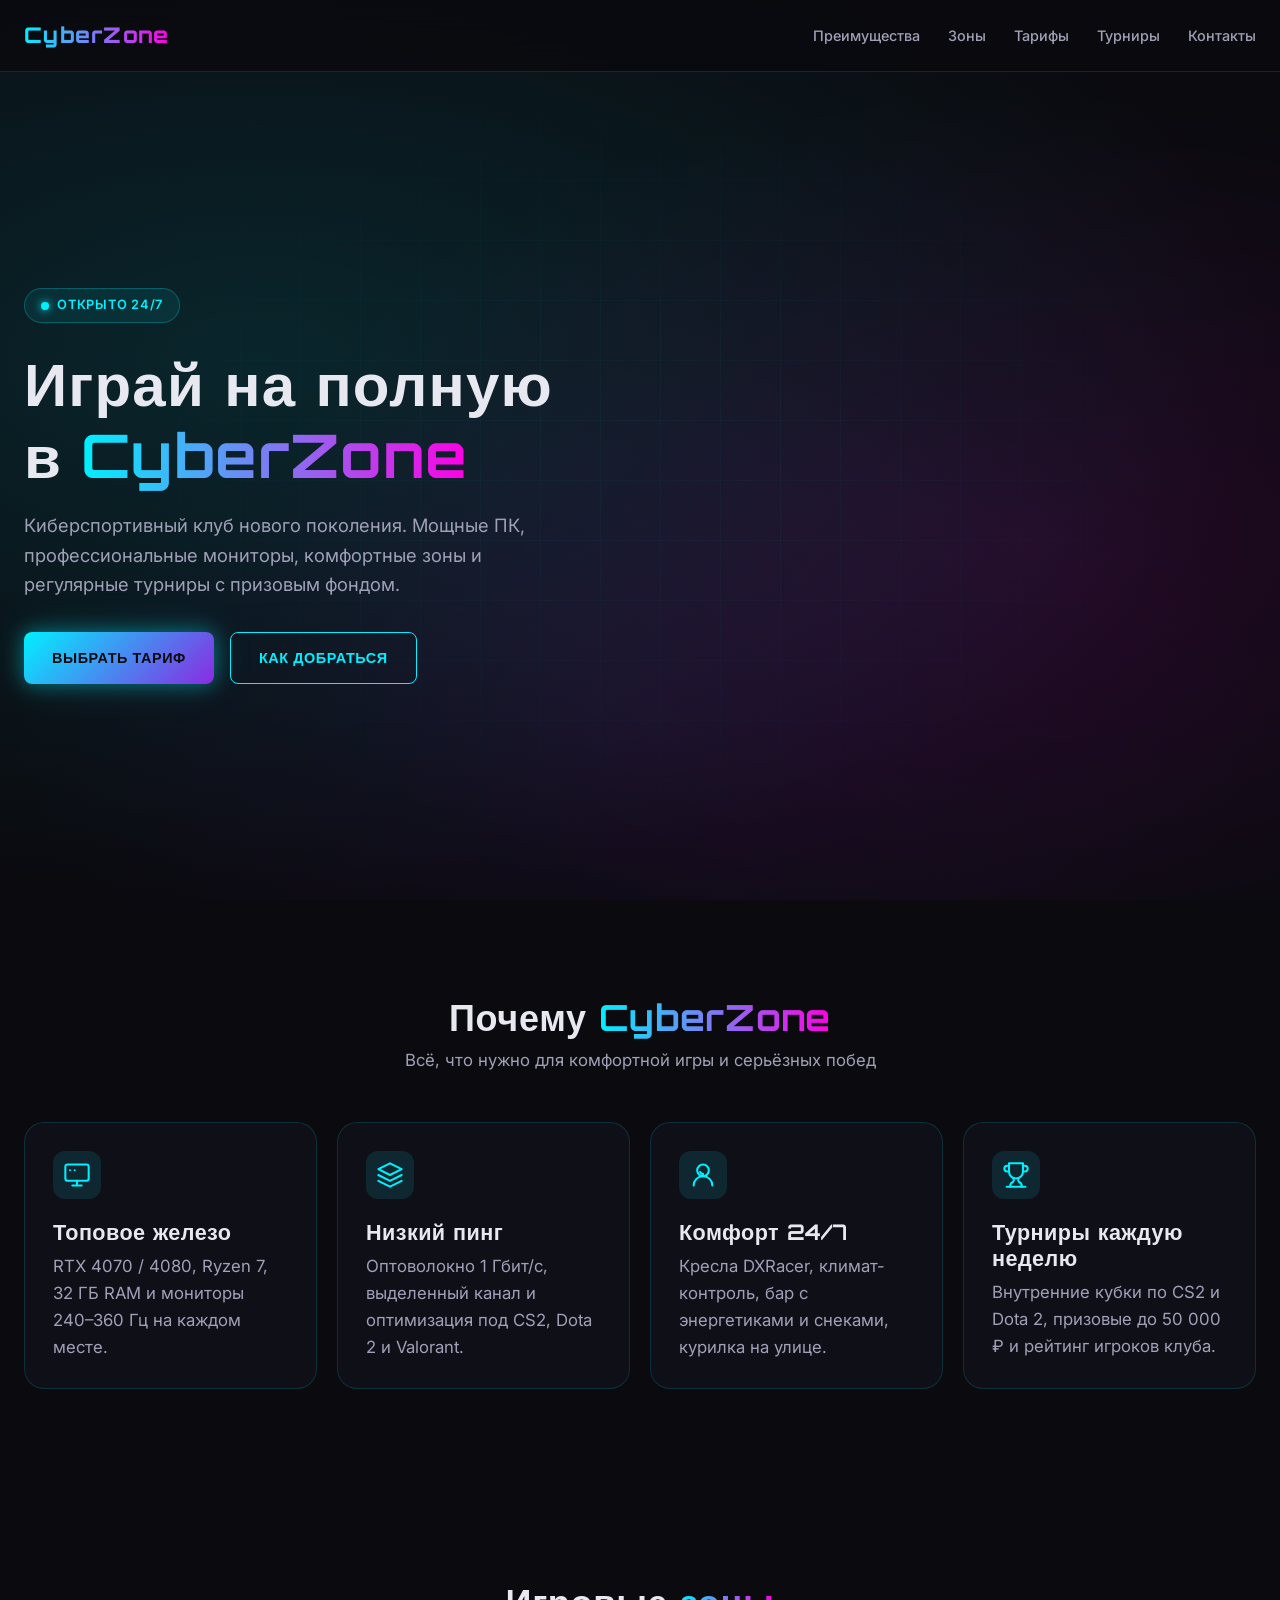
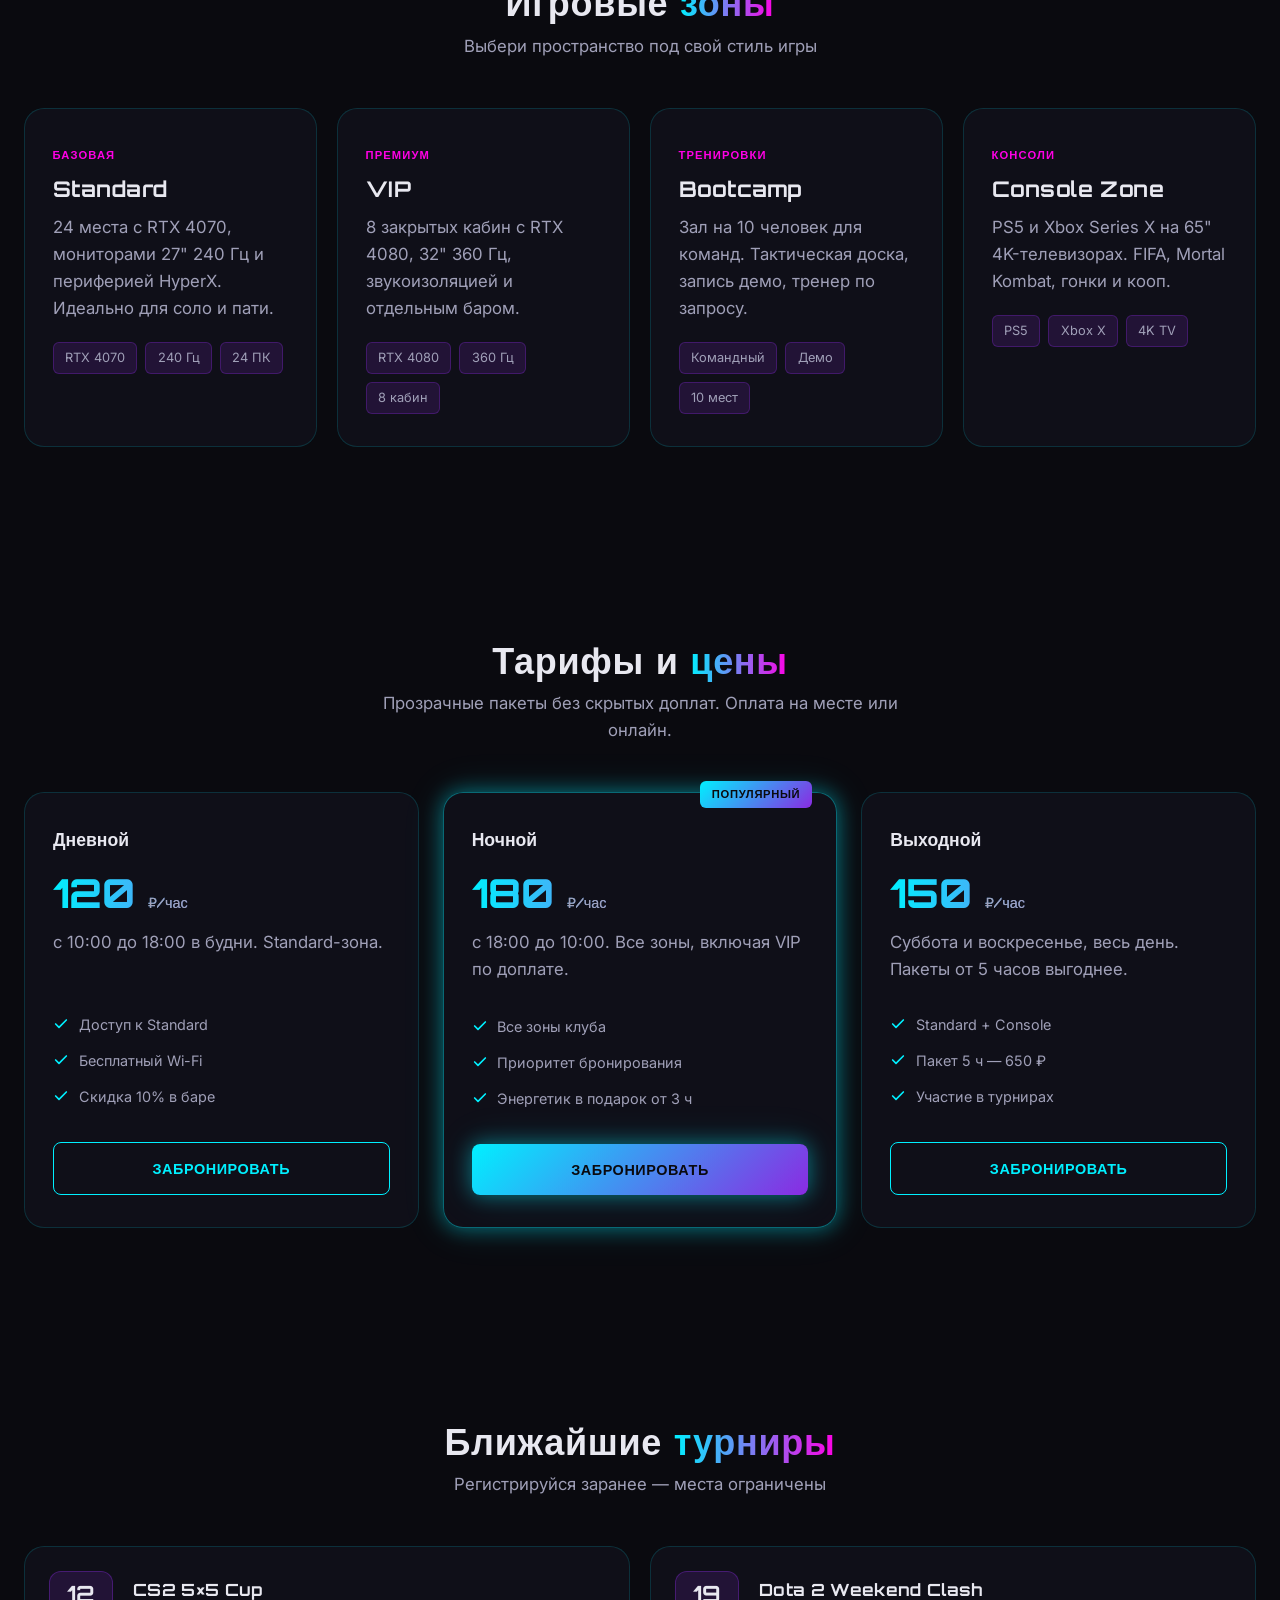
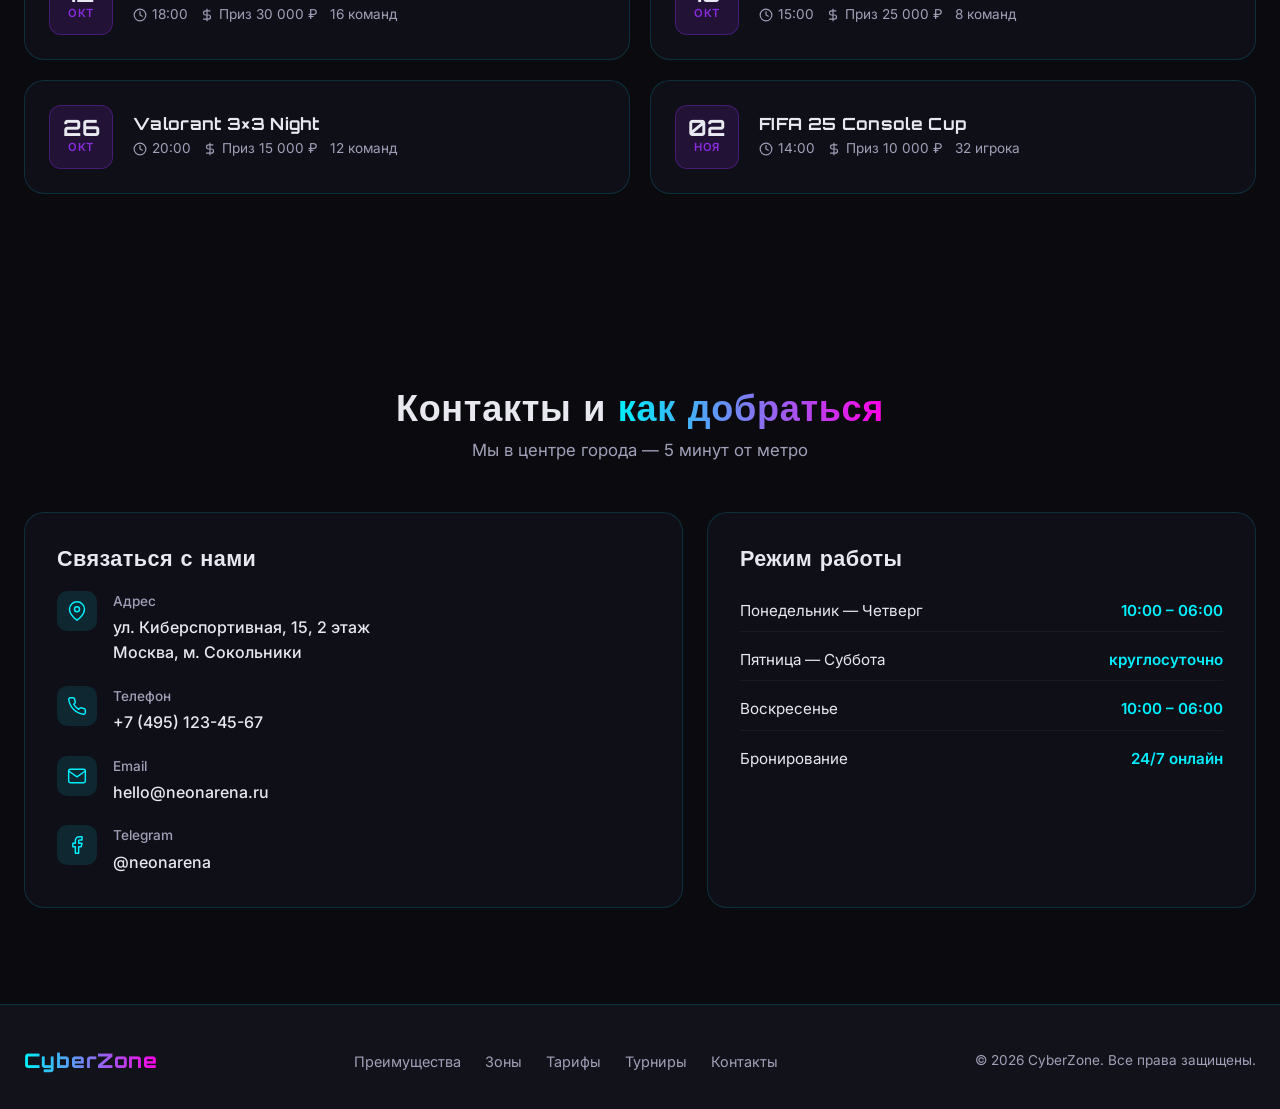
==== index2.html @ 16c37ed4 "Добавлены файлы проекта" ====
<!DOCTYPE html>
<html lang="ru">
<head>
  <meta charset="UTF-8">
  <meta name="viewport" content="width=device-width, initial-scale=1.0">
  <meta name="description" content="CyberZone — киберспортивный компьютерный клуб с мощными ПК, турнирами и зонами отдыха. Играй на максимуме.">
  <title>CyberZone — Компьютерный клуб</title>
  <link rel="preconnect" href="https://fonts.googleapis.com">
  <link rel="preconnect" href="https://fonts.gstatic.com" crossorigin>
  <link href="https://fonts.googleapis.com/css2?family=Inter:wght@400;500;600;700&family=Orbitron:wght@500;600;700;800&display=swap" rel="stylesheet">
  <style>
    /* ===== CSS VARIABLES ===== */
    :root {
      --bg: #0a0a0f;
      --bg-elevated: #12121a;
      --bg-card: rgba(18, 18, 28, 0.75);
      --cyan: #00f0ff;
      --magenta: #ff00e5;
      --purple: #8a2be2;
      --text: #e8e8f0;
      --text-muted: #a0a0b8;
      --border: rgba(0, 240, 255, 0.15);
      --glow-cyan: 0 0 20px rgba(0, 240, 255, 0.4), 0 0 40px rgba(0, 240, 255, 0.15);
      --glow-magenta: 0 0 20px rgba(255, 0, 229, 0.4), 0 0 40px rgba(255, 0, 229, 0.15);
      --glow-purple: 0 0 20px rgba(138, 43, 226, 0.4);
      --radius: 12px;
      --radius-lg: 20px;
      --header-h: 72px;
      --transition: 0.3s cubic-bezier(0.4, 0, 0.2, 1);
      --font-head: 'Orbitron', sans-serif;
      --font-body: 'Inter', system-ui, sans-serif;
    }

    /* ===== RESET & BASE ===== */
    *, *::before, *::after {
      box-sizing: border-box;
      margin: 0;
      padding: 0;
    }

    html {
      scroll-behavior: smooth;
      scroll-padding-top: var(--header-h);
    }

    body {
      font-family: var(--font-body);
      background: var(--bg);
      color: var(--text);
      line-height: 1.6;
      min-height: 100vh;
      overflow-x: hidden;
    }

    img, svg {
      display: block;
      max-width: 100%;
    }

    a {
      color: inherit;
      text-decoration: none;
    }

    ul {
      list-style: none;
    }

    button {
      font: inherit;
      cursor: pointer;
      border: none;
      background: none;
      color: inherit;
    }

    /* Focus visible for accessibility */
    :focus-visible {
      outline: 2px solid var(--cyan);
      outline-offset: 3px;
    }

    /* Reduced motion */
    @media (prefers-reduced-motion: reduce) {
      html { scroll-behavior: auto; }
      *, *::before, *::after {
        animation-duration: 0.01ms !important;
        animation-iteration-count: 1 !important;
        transition-duration: 0.01ms !important;
      }
    }

    /* ===== TYPOGRAPHY ===== */
    h1, h2, h3, h4 {
      font-family: var(--font-head);
      font-weight: 700;
      line-height: 1.2;
      letter-spacing: 0.02em;
    }

    h1 {
      font-size: clamp(2rem, 6vw, 3.75rem);
    }

    h2 {
      font-size: clamp(1.5rem, 4vw, 2.25rem);
    }

    h3 {
      font-size: clamp(1.15rem, 2.5vw, 1.35rem);
    }

    p {
      font-size: clamp(0.95rem, 1.5vw, 1.05rem);
      color: var(--text-muted);
    }

    /* ===== LAYOUT HELPERS ===== */
    .container {
      width: min(100% - 2rem, 1200px);
      margin-inline: auto;
    }

    .section {
      padding-block: clamp(3.5rem, 8vw, 6rem);
    }

    .section-title {
      text-align: center;
      margin-bottom: 0.5rem;
    }

    .section-title span {
      background: linear-gradient(90deg, var(--cyan), var(--magenta));
      -webkit-background-clip: text;
      background-clip: text;
      color: transparent;
    }

    .section-subtitle {
      text-align: center;
      max-width: 36rem;
      margin-inline: auto;
      margin-bottom: clamp(2rem, 5vw, 3rem);
    }

    /* ===== BUTTONS ===== */
    .btn {
      display: inline-flex;
      align-items: center;
      justify-content: center;
      gap: 0.5rem;
      padding: 0.85rem 1.75rem;
      font-family: var(--font-head);
      font-size: 0.9rem;
      font-weight: 600;
      letter-spacing: 0.04em;
      text-transform: uppercase;
      border-radius: 8px;
      transition: var(--transition);
      position: relative;
      overflow: hidden;
    }

    .btn-primary {
      background: linear-gradient(135deg, var(--cyan), var(--purple));
      color: #0a0a0f;
      box-shadow: var(--glow-cyan);
    }

    .btn-primary:hover {
      transform: translateY(-2px);
      box-shadow: 0 0 30px rgba(0, 240, 255, 0.55), 0 0 60px rgba(0, 240, 255, 0.2);
    }

    .btn-outline {
      background: transparent;
      border: 1.5px solid var(--cyan);
      color: var(--cyan);
    }

    .btn-outline:hover {
      background: rgba(0, 240, 255, 0.1);
      box-shadow: var(--glow-cyan);
    }

    /* ===== HEADER ===== */
    .header {
      position: fixed;
      top: 0;
      left: 0;
      right: 0;
      z-index: 1000;
      height: var(--header-h);
      background: rgba(10, 10, 15, 0.85);
      backdrop-filter: blur(16px);
      -webkit-backdrop-filter: blur(16px);
      border-bottom: 1px solid var(--border);
      transition: var(--transition);
    }

    .header-inner {
      display: flex;
      align-items: center;
      justify-content: space-between;
      height: 100%;
    }

    .logo {
      font-family: var(--font-head);
      font-size: 1.35rem;
      font-weight: 800;
      letter-spacing: 0.06em;
      background: linear-gradient(90deg, var(--cyan), var(--magenta));
      -webkit-background-clip: text;
      background-clip: text;
      color: transparent;
    }

    .nav {
      display: none;
    }

    .nav-list {
      display: flex;
      gap: 1.75rem;
    }

    .nav-link {
      font-size: 0.9rem;
      font-weight: 500;
      color: var(--text-muted);
      transition: color var(--transition);
      position: relative;
    }

    .nav-link::after {
      content: '';
      position: absolute;
      bottom: -4px;
      left: 0;
      width: 0;
      height: 2px;
      background: var(--cyan);
      transition: width var(--transition);
    }

    .nav-link:hover,
    .nav-link:focus-visible {
      color: var(--cyan);
    }

    .nav-link:hover::after,
    .nav-link:focus-visible::after {
      width: 100%;
    }

    .nav-link.is-active {
      color: var(--cyan);
    }

    .nav-link.is-active::after {
      width: 100%;
    }

    /* Burger */
    .burger {
      display: flex;
      flex-direction: column;
      justify-content: center;
      gap: 6px;
      width: 44px;
      height: 44px;
      padding: 10px;
      border-radius: 8px;
      transition: var(--transition);
    }

    .burger:hover {
      background: rgba(0, 240, 255, 0.08);
    }

    .burger-line {
      display: block;
      width: 100%;
      height: 2px;
      background: var(--cyan);
      border-radius: 2px;
      transition: var(--transition);
      transform-origin: center;
    }

    .burger[aria-expanded="true"] .burger-line:nth-child(1) {
      transform: translateY(8px) rotate(45deg);
    }

    .burger[aria-expanded="true"] .burger-line:nth-child(2) {
      opacity: 0;
    }

    .burger[aria-expanded="true"] .burger-line:nth-child(3) {
      transform: translateY(-8px) rotate(-45deg);
    }

    /* Mobile menu */
    .mobile-menu {
      position: fixed;
      top: var(--header-h);
      left: 0;
      right: 0;
      background: rgba(10, 10, 15, 0.97);
      backdrop-filter: blur(20px);
      -webkit-backdrop-filter: blur(20px);
      border-bottom: 1px solid var(--border);
      padding: 1.5rem;
      transform: translateY(-110%);
      opacity: 0;
      visibility: hidden;
      transition: var(--transition);
      z-index: 999;
    }

    .mobile-menu.is-open {
      transform: translateY(0);
      opacity: 1;
      visibility: visible;
    }

    .mobile-nav-list {
      display: flex;
      flex-direction: column;
      gap: 0.25rem;
    }

    .mobile-nav-link {
      display: block;
      padding: 0.85rem 1rem;
      font-size: 1.05rem;
      font-weight: 500;
      color: var(--text-muted);
      border-radius: 8px;
      transition: var(--transition);
    }

    .mobile-nav-link:hover,
    .mobile-nav-link:focus-visible {
      color: var(--cyan);
      background: rgba(0, 240, 255, 0.08);
    }

    .mobile-nav-link.is-active {
      color: var(--cyan);
      background: rgba(0, 240, 255, 0.08);
    }

    /* ===== HERO ===== */
    .hero {
      position: relative;
      min-height: 100vh;
      display: flex;
      align-items: center;
      padding-top: var(--header-h);
      overflow: hidden;
    }

    .hero::before {
      content: '';
      position: absolute;
      inset: 0;
      background:
        radial-gradient(ellipse 80% 60% at 20% 40%, rgba(0, 240, 255, 0.12), transparent),
        radial-gradient(ellipse 60% 50% at 80% 60%, rgba(255, 0, 229, 0.1), transparent),
        radial-gradient(ellipse 50% 40% at 50% 80%, rgba(138, 43, 226, 0.08), transparent);
      pointer-events: none;
    }

    .hero-grid {
      position: absolute;
      inset: 0;
      background-image:
        linear-gradient(rgba(0, 240, 255, 0.03) 1px, transparent 1px),
        linear-gradient(90deg, rgba(0, 240, 255, 0.03) 1px, transparent 1px);
      background-size: 60px 60px;
      mask-image: radial-gradient(ellipse at center, black 20%, transparent 70%);
      pointer-events: none;
    }

    .hero-content {
      position: relative;
      z-index: 1;
      max-width: 680px;
      animation: fadeInUp 0.8s ease-out both;
    }

    .hero-badge {
      display: inline-flex;
      align-items: center;
      gap: 0.5rem;
      padding: 0.4rem 1rem;
      font-size: 0.8rem;
      font-weight: 600;
      letter-spacing: 0.06em;
      text-transform: uppercase;
      color: var(--cyan);
      background: rgba(0, 240, 255, 0.08);
      border: 1px solid rgba(0, 240, 255, 0.25);
      border-radius: 100px;
      margin-bottom: 1.5rem;
    }

    .hero-badge-dot {
      width: 8px;
      height: 8px;
      background: var(--cyan);
      border-radius: 50%;
      box-shadow: 0 0 8px var(--cyan);
      animation: pulse 2s ease-in-out infinite;
    }

    .hero h1 {
      margin-bottom: 1.25rem;
    }

    .hero h1 .accent {
      background: linear-gradient(90deg, var(--cyan), var(--magenta));
      -webkit-background-clip: text;
      background-clip: text;
      color: transparent;
    }

    .hero-text {
      font-size: clamp(1rem, 2vw, 1.15rem);
      margin-bottom: 2rem;
      max-width: 32rem;
    }

    .hero-actions {
      display: flex;
      flex-wrap: wrap;
      gap: 1rem;
    }

    /* ===== ADVANTAGES ===== */
    .advantages-grid {
      display: grid;
      grid-template-columns: 1fr;
      gap: 1.25rem;
    }

    .advantage-card {
      background: var(--bg-card);
      backdrop-filter: blur(12px);
      -webkit-backdrop-filter: blur(12px);
      border: 1px solid var(--border);
      border-radius: var(--radius-lg);
      padding: 1.75rem;
      transition: var(--transition);
      animation: fadeInUp 0.6s ease-out both;
    }

    .advantage-card:nth-child(1) { animation-delay: 0.05s; }
    .advantage-card:nth-child(2) { animation-delay: 0.1s; }
    .advantage-card:nth-child(3) { animation-delay: 0.15s; }
    .advantage-card:nth-child(4) { animation-delay: 0.2s; }

    .advantage-card:hover {
      border-color: rgba(0, 240, 255, 0.35);
      box-shadow: var(--glow-cyan);
      transform: translateY(-4px);
    }

    .advantage-icon {
      width: 48px;
      height: 48px;
      display: flex;
      align-items: center;
      justify-content: center;
      background: rgba(0, 240, 255, 0.1);
      border-radius: 12px;
      margin-bottom: 1.25rem;
      color: var(--cyan);
    }

    .advantage-card h3 {
      margin-bottom: 0.5rem;
      color: var(--text);
    }

    /* ===== ZONES ===== */
    .zones-grid {
      display: grid;
      grid-template-columns: 1fr;
      gap: 1.25rem;
    }

    .zone-card {
      position: relative;
      background: var(--bg-card);
      backdrop-filter: blur(12px);
      -webkit-backdrop-filter: blur(12px);
      border: 1px solid var(--border);
      border-radius: var(--radius-lg);
      padding: 2rem 1.75rem;
      overflow: hidden;
      transition: var(--transition);
    }

    .zone-card::before {
      content: '';
      position: absolute;
      top: 0;
      left: 0;
      right: 0;
      height: 3px;
      background: linear-gradient(90deg, var(--cyan), var(--magenta));
      opacity: 0;
      transition: opacity var(--transition);
    }

    .zone-card:hover {
      border-color: rgba(255, 0, 229, 0.3);
      box-shadow: var(--glow-magenta);
      transform: translateY(-4px);
    }

    .zone-card:hover::before {
      opacity: 1;
    }

    .zone-label {
      display: inline-block;
      font-family: var(--font-head);
      font-size: 0.7rem;
      font-weight: 600;
      letter-spacing: 0.1em;
      text-transform: uppercase;
      color: var(--magenta);
      margin-bottom: 0.75rem;
    }

    .zone-card h3 {
      margin-bottom: 0.75rem;
    }

    .zone-specs {
      display: flex;
      flex-wrap: wrap;
      gap: 0.5rem;
      margin-top: 1.25rem;
    }

    .zone-spec {
      font-size: 0.8rem;
      padding: 0.3rem 0.7rem;
      background: rgba(138, 43, 226, 0.15);
      border: 1px solid rgba(138, 43, 226, 0.3);
      border-radius: 6px;
      color: var(--text-muted);
    }

    /* ===== TARIFFS ===== */
    .tariffs-grid {
      display: grid;
      grid-template-columns: 1fr;
      gap: 1.5rem;
    }

    .tariff-card {
      background: var(--bg-card);
      backdrop-filter: blur(12px);
      -webkit-backdrop-filter: blur(12px);
      border: 1px solid var(--border);
      border-radius: var(--radius-lg);
      padding: 2rem 1.75rem;
      display: flex;
      flex-direction: column;
      transition: var(--transition);
      position: relative;
    }

    .tariff-card.featured {
      border-color: rgba(0, 240, 255, 0.4);
      box-shadow: var(--glow-cyan);
    }

    .tariff-card.featured::after {
      content: 'Популярный';
      position: absolute;
      top: -12px;
      right: 1.5rem;
      font-family: var(--font-head);
      font-size: 0.7rem;
      font-weight: 600;
      letter-spacing: 0.06em;
      text-transform: uppercase;
      padding: 0.3rem 0.75rem;
      background: linear-gradient(135deg, var(--cyan), var(--purple));
      color: #0a0a0f;
      border-radius: 6px;
    }

    .tariff-card:hover {
      transform: translateY(-4px);
      border-color: rgba(0, 240, 255, 0.35);
    }

    .tariff-name {
      font-family: var(--font-head);
      font-size: 1.1rem;
      font-weight: 600;
      margin-bottom: 0.5rem;
    }

    .tariff-price {
      font-family: var(--font-head);
      font-size: clamp(2rem, 4vw, 2.5rem);
      font-weight: 800;
      background: linear-gradient(90deg, var(--cyan), var(--magenta));
      -webkit-background-clip: text;
      background-clip: text;
      color: transparent;
      margin-bottom: 0.25rem;
    }

    .tariff-price span {
      font-size: 0.9rem;
      font-weight: 500;
      color: var(--text-muted);
      background: none;
      -webkit-background-clip: unset;
      background-clip: unset;
    }

    .tariff-desc {
      margin-bottom: 1.5rem;
      flex-grow: 1;
    }

    .tariff-list {
      margin-bottom: 1.75rem;
    }

    .tariff-list li {
      display: flex;
      align-items: flex-start;
      gap: 0.6rem;
      font-size: 0.9rem;
      color: var(--text-muted);
      padding: 0.4rem 0;
    }

    .tariff-list li svg {
      flex-shrink: 0;
      margin-top: 3px;
      color: var(--cyan);
    }

    /* ===== TOURNAMENTS ===== */
    .tournaments-grid {
      display: grid;
      grid-template-columns: 1fr;
      gap: 1.25rem;
    }

    .tournament-card {
      display: grid;
      grid-template-columns: auto 1fr;
      gap: 1.25rem;
      align-items: center;
      background: var(--bg-card);
      backdrop-filter: blur(12px);
      -webkit-backdrop-filter: blur(12px);
      border: 1px solid var(--border);
      border-radius: var(--radius-lg);
      padding: 1.5rem;
      transition: var(--transition);
    }

    .tournament-card:hover {
      border-color: rgba(138, 43, 226, 0.4);
      box-shadow: var(--glow-purple);
    }

    .tournament-date {
      display: flex;
      flex-direction: column;
      align-items: center;
      justify-content: center;
      width: 64px;
      height: 64px;
      background: rgba(138, 43, 226, 0.15);
      border: 1px solid rgba(138, 43, 226, 0.35);
      border-radius: 12px;
      flex-shrink: 0;
    }

    .tournament-date .day {
      font-family: var(--font-head);
      font-size: 1.4rem;
      font-weight: 700;
      color: var(--text);
      line-height: 1;
    }

    .tournament-date .month {
      font-size: 0.7rem;
      font-weight: 600;
      text-transform: uppercase;
      color: var(--purple);
      letter-spacing: 0.05em;
    }

    .tournament-info h3 {
      margin-bottom: 0.25rem;
      font-size: 1.05rem;
    }

    .tournament-meta {
      font-size: 0.85rem;
      color: var(--text-muted);
      display: flex;
      flex-wrap: wrap;
      gap: 0.75rem;
    }

    .tournament-meta span {
      display: inline-flex;
      align-items: center;
      gap: 0.3rem;
    }

    /* ===== CONTACTS ===== */
    .contacts-grid {
      display: grid;
      grid-template-columns: 1fr;
      gap: 1.5rem;
    }

    .contact-card {
      background: var(--bg-card);
      backdrop-filter: blur(12px);
      -webkit-backdrop-filter: blur(12px);
      border: 1px solid var(--border);
      border-radius: var(--radius-lg);
      padding: 2rem;
    }

    .contact-card h3 {
      margin-bottom: 1.25rem;
    }

    .contact-item {
      display: flex;
      align-items: flex-start;
      gap: 1rem;
      margin-bottom: 1.25rem;
    }

    .contact-item:last-child {
      margin-bottom: 0;
    }

    .contact-icon {
      width: 40px;
      height: 40px;
      display: flex;
      align-items: center;
      justify-content: center;
      background: rgba(0, 240, 255, 0.1);
      border-radius: 10px;
      color: var(--cyan);
      flex-shrink: 0;
    }

    .contact-item strong {
      display: block;
      font-size: 0.85rem;
      color: var(--text-muted);
      font-weight: 500;
      margin-bottom: 0.15rem;
    }

    .contact-item a,
    .contact-item span {
      color: var(--text);
      font-weight: 500;
      transition: color var(--transition);
    }

    .contact-item a:hover {
      color: var(--cyan);
    }

    .hours-list {
      display: grid;
      gap: 0.5rem;
    }

    .hours-row {
      display: flex;
      justify-content: space-between;
      padding: 0.5rem 0;
      border-bottom: 1px solid rgba(255, 255, 255, 0.05);
      font-size: 0.95rem;
    }

    .hours-row:last-child {
      border-bottom: none;
    }

    .hours-row span:last-child {
      color: var(--cyan);
      font-weight: 600;
    }

    /* ===== FOOTER ===== */
    .footer {
      border-top: 1px solid var(--border);
      padding-block: 2.5rem 2rem;
      background: var(--bg-elevated);
    }

    .footer-inner {
      display: flex;
      flex-direction: column;
      align-items: center;
      gap: 1.5rem;
      text-align: center;
    }

    .footer-logo {
      font-family: var(--font-head);
      font-size: 1.25rem;
      font-weight: 800;
      letter-spacing: 0.06em;
      background: linear-gradient(90deg, var(--cyan), var(--magenta));
      -webkit-background-clip: text;
      background-clip: text;
      color: transparent;
    }

    .footer-nav {
      display: flex;
      flex-wrap: wrap;
      justify-content: center;
      gap: 1rem 1.5rem;
    }

    .footer-nav a {
      font-size: 0.9rem;
      color: var(--text-muted);
      transition: color var(--transition);
    }

    .footer-nav a:hover {
      color: var(--cyan);
    }

    .footer-copy {
      font-size: 0.85rem;
      color: var(--text-muted);
    }

    /* ===== ANIMATIONS ===== */
    @keyframes fadeInUp {
      from {
        opacity: 0;
        transform: translateY(24px);
      }
      to {
        opacity: 1;
        transform: translateY(0);
      }
    }

    @keyframes pulse {
      0%, 100% { opacity: 1; transform: scale(1); }
      50% { opacity: 0.5; transform: scale(0.85); }
    }

    /* ===== MEDIA QUERIES ===== */

    /* 480px */
    @media (min-width: 480px) {
      .advantages-grid {
        grid-template-columns: repeat(2, 1fr);
      }

      .zones-grid {
        grid-template-columns: repeat(2, 1fr);
      }
    }

    /* 768px */
    @media (min-width: 768px) {
      .burger {
        display: none;
      }

      .nav {
        display: block;
      }

      .mobile-menu {
        display: none;
      }

      .tariffs-grid {
        grid-template-columns: repeat(3, 1fr);
      }

      .contacts-grid {
        grid-template-columns: 1.2fr 1fr;
      }

      .footer-inner {
        flex-direction: row;
        justify-content: space-between;
        text-align: left;
      }
    }

    /* 1024px */
    @media (min-width: 1024px) {
      .advantages-grid {
        grid-template-columns: repeat(4, 1fr);
      }

      .zones-grid {
        grid-template-columns: repeat(4, 1fr);
      }

      .tournaments-grid {
        grid-template-columns: repeat(2, 1fr);
      }
    }

    /* 1280px */
    @media (min-width: 1280px) {
      .container {
        width: min(100% - 3rem, 1280px);
      }
    }
  </style>
</head>
<body>

  <!-- ===== HEADER ===== -->
  <header class="header" role="banner">
    <div class="container header-inner">
      <a href="#hero" class="logo" aria-label="CyberZone — на главную">CyberZone</a>

      <nav class="nav" aria-label="Основная навигация">
        <ul class="nav-list">
          <li><a href="#advantages" class="nav-link">Преимущества</a></li>
          <li><a href="#zones" class="nav-link">Зоны</a></li>
          <li><a href="#tariffs" class="nav-link">Тарифы</a></li>
          <li><a href="#tournaments" class="nav-link">Турниры</a></li>
          <li><a href="#contacts" class="nav-link">Контакты</a></li>
        </ul>
      </nav>

      <button
        class="burger"
        id="burger-btn"
        aria-label="Открыть меню"
        aria-expanded="false"
        aria-controls="mobile-menu"
      >
        <span class="burger-line" aria-hidden="true"></span>
        <span class="burger-line" aria-hidden="true"></span>
        <span class="burger-line" aria-hidden="true"></span>
      </button>
    </div>
  </header>

  <!-- Mobile menu -->
  <div class="mobile-menu" id="mobile-menu" role="navigation" aria-label="Мобильное меню">
    <ul class="mobile-nav-list">
      <li><a href="#advantages" class="mobile-nav-link">Преимущества</a></li>
      <li><a href="#zones" class="mobile-nav-link">Зоны</a></li>
      <li><a href="#tariffs" class="mobile-nav-link">Тарифы</a></li>
      <li><a href="#tournaments" class="mobile-nav-link">Турниры</a></li>
      <li><a href="#contacts" class="mobile-nav-link">Контакты</a></li>
    </ul>
  </div>

  <main id="main">

    <!-- ===== HERO ===== -->
    <section class="hero" id="hero" aria-labelledby="hero-title">
      <div class="hero-grid" aria-hidden="true"></div>
      <div class="container">
        <div class="hero-content">
          <div class="hero-badge">
            <span class="hero-badge-dot" aria-hidden="true"></span>
            Открыто 24/7
          </div>
          <h1 id="hero-title">
            Играй на полную<br>
            в <span class="accent">CyberZone</span>
          </h1>
          <p class="hero-text">
            Киберспортивный клуб нового поколения. Мощные ПК, профессиональные мониторы,
            комфортные зоны и регулярные турниры с призовым фондом.
          </p>
          <div class="hero-actions">
            <a href="#tariffs" class="btn btn-primary">Выбрать тариф</a>
            <a href="#contacts" class="btn btn-outline">Как добраться</a>
          </div>
        </div>
      </div>
    </section>

    <!-- ===== ADVANTAGES ===== -->
    <section class="section" id="advantages" aria-labelledby="advantages-title">
      <div class="container">
        <h2 class="section-title" id="advantages-title">Почему <span>CyberZone</span></h2>
        <p class="section-subtitle">Всё, что нужно для комфортной игры и серьёзных побед</p>

        <div class="advantages-grid">
          <article class="advantage-card">
            <div class="advantage-icon" aria-hidden="true">
              <svg width="28" height="28" viewBox="0 0 24 24" fill="none" stroke="currentColor" stroke-width="1.75" stroke-linecap="round" stroke-linejoin="round">
                <rect x="2" y="3" width="20" height="14" rx="2"/>
                <path d="M8 21h8M12 17v4"/>
                <path d="M6 8h.01M10 8h.01"/>
              </svg>
            </div>
            <h3>Топовое железо</h3>
            <p>RTX 4070 / 4080, Ryzen 7, 32 ГБ RAM и мониторы 240–360 Гц на каждом месте.</p>
          </article>

          <article class="advantage-card">
            <div class="advantage-icon" aria-hidden="true">
              <svg width="28" height="28" viewBox="0 0 24 24" fill="none" stroke="currentColor" stroke-width="1.75" stroke-linecap="round" stroke-linejoin="round">
                <path d="M12 2L2 7l10 5 10-5-10-5z"/>
                <path d="M2 17l10 5 10-5M2 12l10 5 10-5"/>
              </svg>
            </div>
            <h3>Низкий пинг</h3>
            <p>Оптоволокно 1 Гбит/с, выделенный канал и оптимизация под CS2, Dota 2 и Valorant.</p>
          </article>

          <article class="advantage-card">
            <div class="advantage-icon" aria-hidden="true">
              <svg width="28" height="28" viewBox="0 0 24 24" fill="none" stroke="currentColor" stroke-width="1.75" stroke-linecap="round" stroke-linejoin="round">
                <circle cx="12" cy="8" r="5"/>
                <path d="M20 21a8 8 0 1 0-16 0"/>
                <path d="M12 11v2M9.5 9.5 11 11"/>
              </svg>
            </div>
            <h3>Комфорт 24/7</h3>
            <p>Кресла DXRacer, климат-контроль, бар с энергетиками и снеками, курилка на улице.</p>
          </article>

          <article class="advantage-card">
            <div class="advantage-icon" aria-hidden="true">
              <svg width="28" height="28" viewBox="0 0 24 24" fill="none" stroke="currentColor" stroke-width="1.75" stroke-linecap="round" stroke-linejoin="round">
                <path d="M6 9H4.5a2.5 2.5 0 0 1 0-5H6"/>
                <path d="M18 9h1.5a2.5 2.5 0 0 0 0-5H18"/>
                <path d="M4 22h16"/>
                <path d="M10 14.66V17c0 .55-.47.98-.97 1.21C7.85 18.75 7 20.24 7 22"/>
                <path d="M14 14.66V17c0 .55.47.98.97 1.21C16.15 18.75 17 20.24 17 22"/>
                <path d="M18 2H6v7a6 6 0 0 0 12 0V2Z"/>
              </svg>
            </div>
            <h3>Турниры каждую неделю</h3>
            <p>Внутренние кубки по CS2 и Dota 2, призовые до 50 000 ₽ и рейтинг игроков клуба.</p>
          </article>
        </div>
      </div>
    </section>

    <!-- ===== ZONES ===== -->
    <section class="section" id="zones" aria-labelledby="zones-title">
      <div class="container">
        <h2 class="section-title" id="zones-title">Игровые <span>зоны</span></h2>
        <p class="section-subtitle">Выбери пространство под свой стиль игры</p>

        <div class="zones-grid">
          <article class="zone-card">
            <span class="zone-label">Базовая</span>
            <h3>Standard</h3>
            <p>24 места с RTX 4070, мониторами 27" 240 Гц и периферией HyperX. Идеально для соло и пати.</p>
            <div class="zone-specs">
              <span class="zone-spec">RTX 4070</span>
              <span class="zone-spec">240 Гц</span>
              <span class="zone-spec">24 ПК</span>
            </div>
          </article>

          <article class="zone-card">
            <span class="zone-label">Премиум</span>
            <h3>VIP</h3>
            <p>8 закрытых кабин с RTX 4080, 32" 360 Гц, звукоизоляцией и отдельным баром.</p>
            <div class="zone-specs">
              <span class="zone-spec">RTX 4080</span>
              <span class="zone-spec">360 Гц</span>
              <span class="zone-spec">8 кабин</span>
            </div>
          </article>

          <article class="zone-card">
            <span class="zone-label">Тренировки</span>
            <h3>Bootcamp</h3>
            <p>Зал на 10 человек для команд. Тактическая доска, запись демо, тренер по запросу.</p>
            <div class="zone-specs">
              <span class="zone-spec">Командный</span>
              <span class="zone-spec">Демо</span>
              <span class="zone-spec">10 мест</span>
            </div>
          </article>

          <article class="zone-card">
            <span class="zone-label">Консоли</span>
            <h3>Console Zone</h3>
            <p>PS5 и Xbox Series X на 65" 4K-телевизорах. FIFA, Mortal Kombat, гонки и кооп.</p>
            <div class="zone-specs">
              <span class="zone-spec">PS5</span>
              <span class="zone-spec">Xbox X</span>
              <span class="zone-spec">4K TV</span>
            </div>
          </article>
        </div>
      </div>
    </section>

    <!-- ===== TARIFFS ===== -->
    <section class="section" id="tariffs" aria-labelledby="tariffs-title">
      <div class="container">
        <h2 class="section-title" id="tariffs-title">Тарифы и <span>цены</span></h2>
        <p class="section-subtitle">Прозрачные пакеты без скрытых доплат. Оплата на месте или онлайн.</p>

        <div class="tariffs-grid">
          <article class="tariff-card">
            <div class="tariff-name">Дневной</div>
            <div class="tariff-price">120 <span>₽/час</span></div>
            <p class="tariff-desc">с 10:00 до 18:00 в будни. Standard-зона.</p>
            <ul class="tariff-list">
              <li>
                <svg width="16" height="16" viewBox="0 0 24 24" fill="none" stroke="currentColor" stroke-width="2.5" stroke-linecap="round" stroke-linejoin="round" aria-hidden="true"><polyline points="20 6 9 17 4 12"/></svg>
                Доступ к Standard
              </li>
              <li>
                <svg width="16" height="16" viewBox="0 0 24 24" fill="none" stroke="currentColor" stroke-width="2.5" stroke-linecap="round" stroke-linejoin="round" aria-hidden="true"><polyline points="20 6 9 17 4 12"/></svg>
                Бесплатный Wi-Fi
              </li>
              <li>
                <svg width="16" height="16" viewBox="0 0 24 24" fill="none" stroke="currentColor" stroke-width="2.5" stroke-linecap="round" stroke-linejoin="round" aria-hidden="true"><polyline points="20 6 9 17 4 12"/></svg>
                Скидка 10% в баре
              </li>
            </ul>
            <a href="#contacts" class="btn btn-outline" style="width:100%">Забронировать</a>
          </article>

          <article class="tariff-card featured">
            <div class="tariff-name">Ночной</div>
            <div class="tariff-price">180 <span>₽/час</span></div>
            <p class="tariff-desc">с 18:00 до 10:00. Все зоны, включая VIP по доплате.</p>
            <ul class="tariff-list">
              <li>
                <svg width="16" height="16" viewBox="0 0 24 24" fill="none" stroke="currentColor" stroke-width="2.5" stroke-linecap="round" stroke-linejoin="round" aria-hidden="true"><polyline points="20 6 9 17 4 12"/></svg>
                Все зоны клуба
              </li>
              <li>
                <svg width="16" height="16" viewBox="0 0 24 24" fill="none" stroke="currentColor" stroke-width="2.5" stroke-linecap="round" stroke-linejoin="round" aria-hidden="true"><polyline points="20 6 9 17 4 12"/></svg>
                Приоритет бронирования
              </li>
              <li>
                <svg width="16" height="16" viewBox="0 0 24 24" fill="none" stroke="currentColor" stroke-width="2.5" stroke-linecap="round" stroke-linejoin="round" aria-hidden="true"><polyline points="20 6 9 17 4 12"/></svg>
                Энергетик в подарок от 3 ч
              </li>
            </ul>
            <a href="#contacts" class="btn btn-primary" style="width:100%">Забронировать</a>
          </article>

          <article class="tariff-card">
            <div class="tariff-name">Выходной</div>
            <div class="tariff-price">150 <span>₽/час</span></div>
            <p class="tariff-desc">Суббота и воскресенье, весь день. Пакеты от 5 часов выгоднее.</p>
            <ul class="tariff-list">
              <li>
                <svg width="16" height="16" viewBox="0 0 24 24" fill="none" stroke="currentColor" stroke-width="2.5" stroke-linecap="round" stroke-linejoin="round" aria-hidden="true"><polyline points="20 6 9 17 4 12"/></svg>
                Standard + Console
              </li>
              <li>
                <svg width="16" height="16" viewBox="0 0 24 24" fill="none" stroke="currentColor" stroke-width="2.5" stroke-linecap="round" stroke-linejoin="round" aria-hidden="true"><polyline points="20 6 9 17 4 12"/></svg>
                Пакет 5 ч — 650 ₽
              </li>
              <li>
                <svg width="16" height="16" viewBox="0 0 24 24" fill="none" stroke="currentColor" stroke-width="2.5" stroke-linecap="round" stroke-linejoin="round" aria-hidden="true"><polyline points="20 6 9 17 4 12"/></svg>
                Участие в турнирах
              </li>
            </ul>
            <a href="#contacts" class="btn btn-outline" style="width:100%">Забронировать</a>
          </article>
        </div>
      </div>
    </section>

    <!-- ===== TOURNAMENTS ===== -->
    <section class="section" id="tournaments" aria-labelledby="tournaments-title">
      <div class="container">
        <h2 class="section-title" id="tournaments-title">Ближайшие <span>турниры</span></h2>
        <p class="section-subtitle">Регистрируйся заранее — места ограничены</p>

        <div class="tournaments-grid">
          <article class="tournament-card">
            <div class="tournament-date" aria-hidden="true">
              <span class="day">12</span>
              <span class="month">окт</span>
            </div>
            <div class="tournament-info">
              <h3>CS2 5×5 Cup</h3>
              <div class="tournament-meta">
                <span>
                  <svg width="14" height="14" viewBox="0 0 24 24" fill="none" stroke="currentColor" stroke-width="2" stroke-linecap="round" stroke-linejoin="round" aria-hidden="true"><circle cx="12" cy="12" r="10"/><polyline points="12 6 12 12 16 14"/></svg>
                  18:00
                </span>
                <span>
                  <svg width="14" height="14" viewBox="0 0 24 24" fill="none" stroke="currentColor" stroke-width="2" stroke-linecap="round" stroke-linejoin="round" aria-hidden="true"><path d="M12 2v20M17 5H9.5a3.5 3.5 0 0 0 0 7h5a3.5 3.5 0 0 1 0 7H6"/></svg>
                  Приз 30 000 ₽
                </span>
                <span>16 команд</span>
              </div>
            </div>
          </article>

          <article class="tournament-card">
            <div class="tournament-date" aria-hidden="true">
              <span class="day">19</span>
              <span class="month">окт</span>
            </div>
            <div class="tournament-info">
              <h3>Dota 2 Weekend Clash</h3>
              <div class="tournament-meta">
                <span>
                  <svg width="14" height="14" viewBox="0 0 24 24" fill="none" stroke="currentColor" stroke-width="2" stroke-linecap="round" stroke-linejoin="round" aria-hidden="true"><circle cx="12" cy="12" r="10"/><polyline points="12 6 12 12 16 14"/></svg>
                  15:00
                </span>
                <span>
                  <svg width="14" height="14" viewBox="0 0 24 24" fill="none" stroke="currentColor" stroke-width="2" stroke-linecap="round" stroke-linejoin="round" aria-hidden="true"><path d="M12 2v20M17 5H9.5a3.5 3.5 0 0 0 0 7h5a3.5 3.5 0 0 1 0 7H6"/></svg>
                  Приз 25 000 ₽
                </span>
                <span>8 команд</span>
              </div>
            </div>
          </article>

          <article class="tournament-card">
            <div class="tournament-date" aria-hidden="true">
              <span class="day">26</span>
              <span class="month">окт</span>
            </div>
            <div class="tournament-info">
              <h3>Valorant 3×3 Night</h3>
              <div class="tournament-meta">
                <span>
                  <svg width="14" height="14" viewBox="0 0 24 24" fill="none" stroke="currentColor" stroke-width="2" stroke-linecap="round" stroke-linejoin="round" aria-hidden="true"><circle cx="12" cy="12" r="10"/><polyline points="12 6 12 12 16 14"/></svg>
                  20:00
                </span>
                <span>
                  <svg width="14" height="14" viewBox="0 0 24 24" fill="none" stroke="currentColor" stroke-width="2" stroke-linecap="round" stroke-linejoin="round" aria-hidden="true"><path d="M12 2v20M17 5H9.5a3.5 3.5 0 0 0 0 7h5a3.5 3.5 0 0 1 0 7H6"/></svg>
                  Приз 15 000 ₽
                </span>
                <span>12 команд</span>
              </div>
            </div>
          </article>

          <article class="tournament-card">
            <div class="tournament-date" aria-hidden="true">
              <span class="day">02</span>
              <span class="month">ноя</span>
            </div>
            <div class="tournament-info">
              <h3>FIFA 25 Console Cup</h3>
              <div class="tournament-meta">
                <span>
                  <svg width="14" height="14" viewBox="0 0 24 24" fill="none" stroke="currentColor" stroke-width="2" stroke-linecap="round" stroke-linejoin="round" aria-hidden="true"><circle cx="12" cy="12" r="10"/><polyline points="12 6 12 12 16 14"/></svg>
                  14:00
                </span>
                <span>
                  <svg width="14" height="14" viewBox="0 0 24 24" fill="none" stroke="currentColor" stroke-width="2" stroke-linecap="round" stroke-linejoin="round" aria-hidden="true"><path d="M12 2v20M17 5H9.5a3.5 3.5 0 0 0 0 7h5a3.5 3.5 0 0 1 0 7H6"/></svg>
                  Приз 10 000 ₽
                </span>
                <span>32 игрока</span>
              </div>
            </div>
          </article>
        </div>
      </div>
    </section>

    <!-- ===== CONTACTS ===== -->
    <section class="section" id="contacts" aria-labelledby="contacts-title">
      <div class="container">
        <h2 class="section-title" id="contacts-title">Контакты и <span>как добраться</span></h2>
        <p class="section-subtitle">Мы в центре города — 5 минут от метро</p>

        <div class="contacts-grid">
          <div class="contact-card">
            <h3>Связаться с нами</h3>

            <div class="contact-item">
              <div class="contact-icon" aria-hidden="true">
                <svg width="20" height="20" viewBox="0 0 24 24" fill="none" stroke="currentColor" stroke-width="1.75" stroke-linecap="round" stroke-linejoin="round">
                  <path d="M21 10c0 7-9 13-9 13s-9-6-9-13a9 9 0 0 1 18 0z"/>
                  <circle cx="12" cy="10" r="3"/>
                </svg>
              </div>
              <div>
                <strong>Адрес</strong>
                <span>ул. Киберспортивная, 15, 2 этаж<br>Москва, м. Сокольники</span>
              </div>
            </div>

            <div class="contact-item">
              <div class="contact-icon" aria-hidden="true">
                <svg width="20" height="20" viewBox="0 0 24 24" fill="none" stroke="currentColor" stroke-width="1.75" stroke-linecap="round" stroke-linejoin="round">
                  <path d="M22 16.92v3a2 2 0 0 1-2.18 2 19.79 19.79 0 0 1-8.63-3.07 19.5 19.5 0 0 1-6-6 19.79 19.79 0 0 1-3.07-8.67A2 2 0 0 1 4.11 2h3a2 2 0 0 1 2 1.72 12.84 12.84 0 0 0 .7 2.81 2 2 0 0 1-.45 2.11L8.09 9.91a16 16 0 0 0 6 6l1.27-1.27a2 2 0 0 1 2.11-.45 12.84 12.84 0 0 0 2.81.7A2 2 0 0 1 22 16.92z"/>
                </svg>
              </div>
              <div>
                <strong>Телефон</strong>
                <a href="tel:+74951234567">+7 (495) 123-45-67</a>
              </div>
            </div>

            <div class="contact-item">
              <div class="contact-icon" aria-hidden="true">
                <svg width="20" height="20" viewBox="0 0 24 24" fill="none" stroke="currentColor" stroke-width="1.75" stroke-linecap="round" stroke-linejoin="round">
                  <path d="M4 4h16c1.1 0 2 .9 2 2v12c0 1.1-.9 2-2 2H4c-1.1 0-2-.9-2-2V6c0-1.1.9-2 2-2z"/>
                  <polyline points="22,6 12,13 2,6"/>
                </svg>
              </div>
              <div>
                <strong>Email</strong>
                <a href="mailto:hello@neonarena.ru">hello@neonarena.ru</a>
              </div>
            </div>

            <div class="contact-item">
              <div class="contact-icon" aria-hidden="true">
                <svg width="20" height="20" viewBox="0 0 24 24" fill="none" stroke="currentColor" stroke-width="1.75" stroke-linecap="round" stroke-linejoin="round">
                  <path d="M18 2h-3a5 5 0 0 0-5 5v3H7v4h3v8h4v-8h3l1-4h-4V7a1 1 0 0 1 1-1h3z"/>
                </svg>
              </div>
              <div>
                <strong>Telegram</strong>
                <a href="https://t.me/neonarena" target="_blank" rel="noopener noreferrer">@neonarena</a>
              </div>
            </div>
          </div>

          <div class="contact-card">
            <h3>Режим работы</h3>
            <div class="hours-list">
              <div class="hours-row">
                <span>Понедельник — Четверг</span>
                <span>10:00 – 06:00</span>
              </div>
              <div class="hours-row">
                <span>Пятница — Суббота</span>
                <span>круглосуточно</span>
              </div>
              <div class="hours-row">
                <span>Воскресенье</span>
                <span>10:00 – 06:00</span>
              </div>
              <div class="hours-row">
                <span>Бронирование</span>
                <span>24/7 онлайн</span>
              </div>
            </div>
          </div>
        </div>
      </div>
    </section>

  </main>

  <!-- ===== FOOTER ===== -->
  <footer class="footer" role="contentinfo">
    <div class="container footer-inner">
      <div class="footer-logo">CyberZone</div>
      <nav class="footer-nav" aria-label="Навигация в подвале">
        <a href="#advantages">Преимущества</a>
        <a href="#zones">Зоны</a>
        <a href="#tariffs">Тарифы</a>
        <a href="#tournaments">Турниры</a>
        <a href="#contacts">Контакты</a>
      </nav>
      <p class="footer-copy">© 2026 CyberZone. Все права защищены.</p>
    </div>
  </footer>

  <!-- ===== MINIMAL JS ===== -->
  <script>
    (function () {
      var burger = document.getElementById('burger-btn');
      var menu = document.getElementById('mobile-menu');
      if (!burger || !menu) return;

      burger.addEventListener('click', function () {
        var isOpen = burger.getAttribute('aria-expanded') === 'true';
        burger.setAttribute('aria-expanded', String(!isOpen));
        burger.setAttribute('aria-label', isOpen ? 'Открыть меню' : 'Закрыть меню');
        menu.classList.toggle('is-open', !isOpen);
      });

      // Close on link click
      menu.querySelectorAll('a').forEach(function (link) {
        link.addEventListener('click', function () {
          burger.setAttribute('aria-expanded', 'false');
          burger.setAttribute('aria-label', 'Открыть меню');
          menu.classList.remove('is-open');
        });
      });

      // Close on Escape
      document.addEventListener('keydown', function (e) {
        if (e.key === 'Escape' && burger.getAttribute('aria-expanded') === 'true') {
          burger.setAttribute('aria-expanded', 'false');
          burger.setAttribute('aria-label', 'Открыть меню');
          menu.classList.remove('is-open');
          burger.focus();
        }
      });

      // ===== Active nav highlighting on scroll =====
      var sections = Array.prototype.slice.call(document.querySelectorAll('section[id]'));
      var links = Array.prototype.slice.call(
        document.querySelectorAll('.nav-list a[href^="#"], .mobile-nav-list a[href^="#"]')
      );

      var linksBySection = {};
      links.forEach(function (link) {
        var id = link.getAttribute('href').slice(1);
        if (!linksBySection[id]) linksBySection[id] = [];
        linksBySection[id].push(link);
      });

      function setActive(id) {
        links.forEach(function (link) {
          link.classList.remove('is-active');
          link.removeAttribute('aria-current');
        });
        (linksBySection[id] || []).forEach(function (link) {
          link.classList.add('is-active');
          link.setAttribute('aria-current', 'true');
        });
      }

      if ('IntersectionObserver' in window) {
        var observer = new IntersectionObserver(function (entries) {
          entries.forEach(function (entry) {
            if (entry.isIntersecting) setActive(entry.target.id);
          });
        }, { rootMargin: '-45% 0px -50% 0px', threshold: 0 });

        sections.forEach(function (section) { observer.observe(section); });
      } else {
        // Fallback: last section whose top passed the header offset
        var headerOffset = 96; // header height + margin
        var ticking = false;
        var onScroll = function () {
          if (ticking) return;
          ticking = true;
          window.requestAnimationFrame(function () {
            var active = null;
            sections.forEach(function (section) {
              if (section.getBoundingClientRect().top <= headerOffset) active = section.id;
            });
            setActive(active);
            ticking = false;
          });
        };
        document.addEventListener('scroll', onScroll, { passive: true });
        onScroll();
      }
    })();
  </script>
</body>
</html>
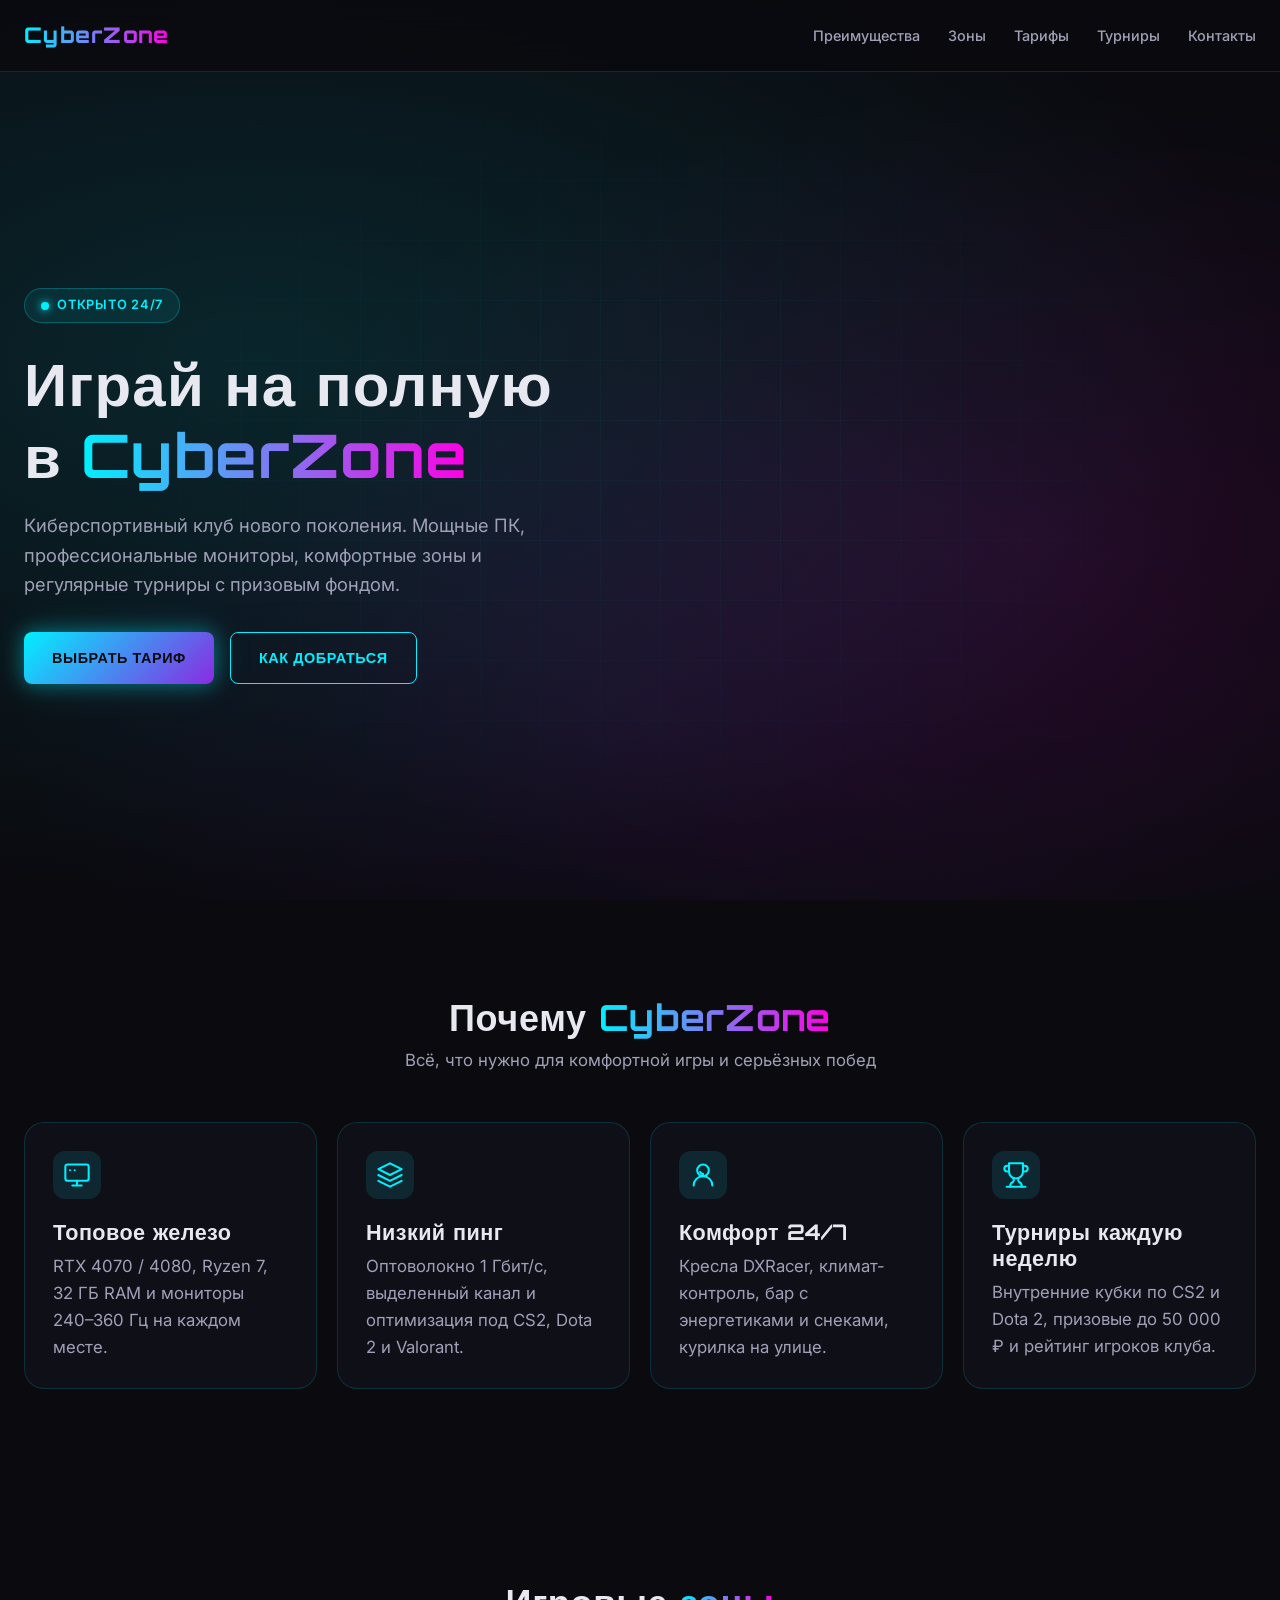
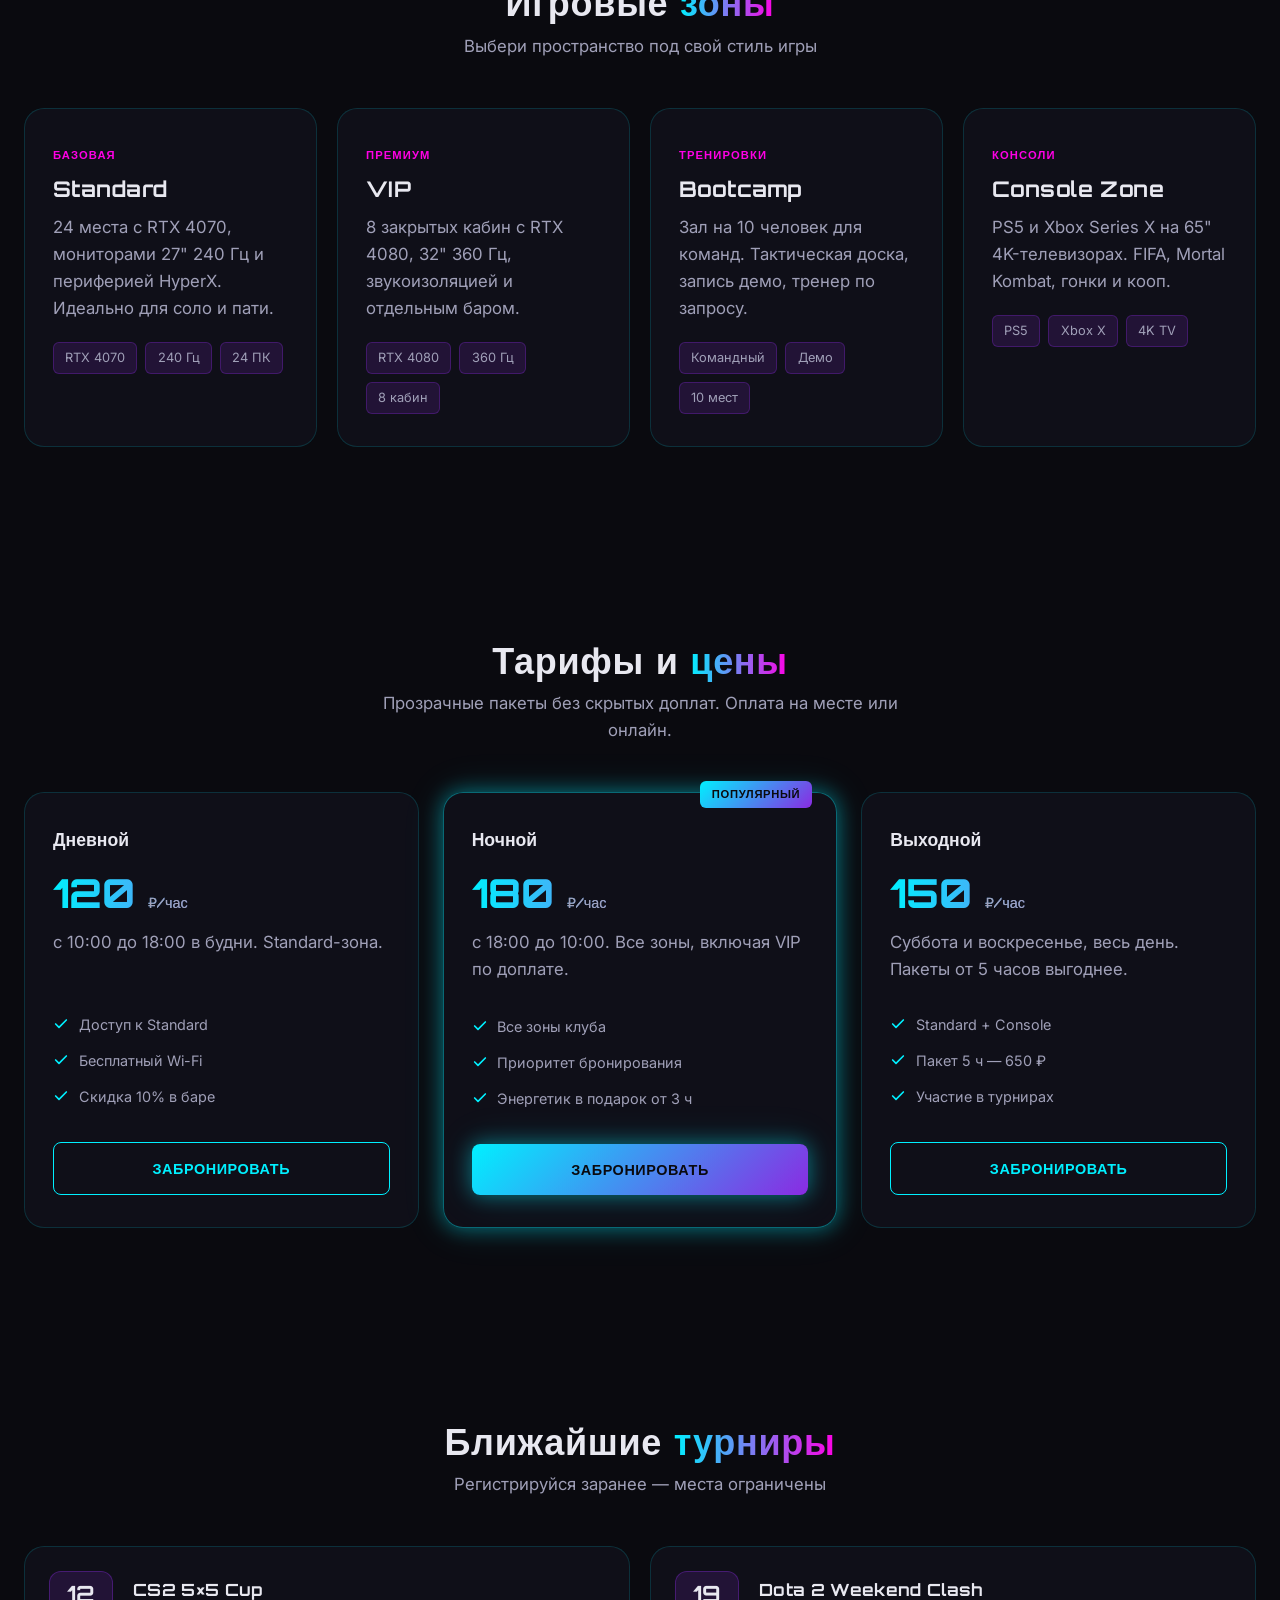
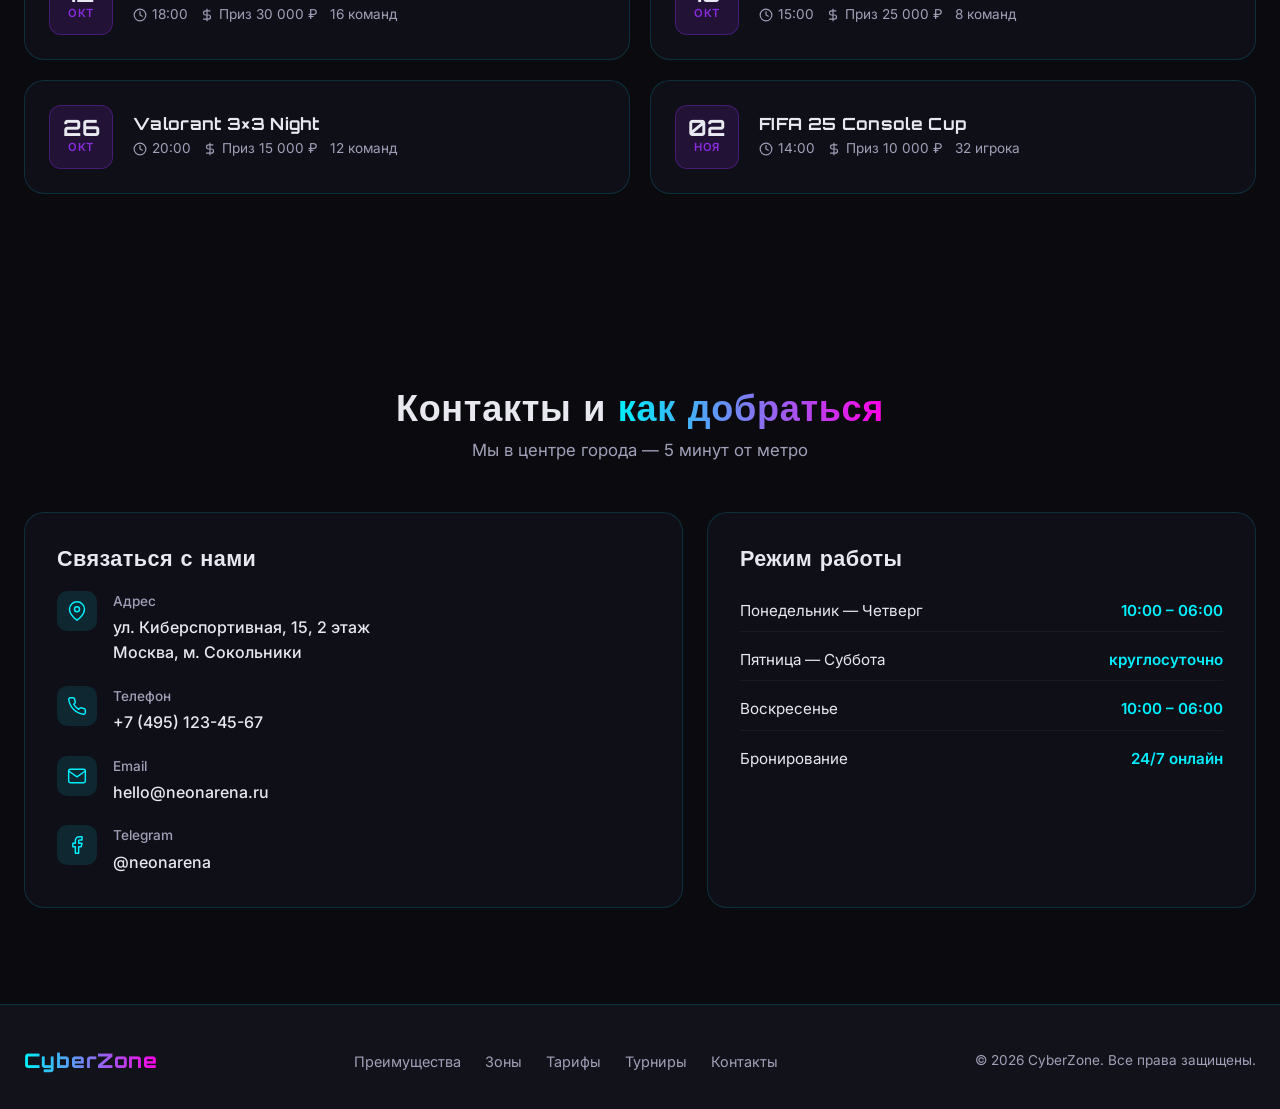
==== commit 3a14069e: "Изменение названия сайта" ====
--- a/index2.html
+++ b/index2.html
@@ -4,7 +4,7 @@
   <meta charset="UTF-8">
   <meta name="viewport" content="width=device-width, initial-scale=1.0">
   <meta name="description" content="CyberZone — киберспортивный компьютерный клуб с мощными ПК, турнирами и зонами отдыха. Играй на максимуме.">
-  <title>CyberZone — Компьютерный клуб</title>
+  <title>CyberZone — Компьютерная мечта</title>
   <link rel="preconnect" href="https://fonts.googleapis.com">
   <link rel="preconnect" href="https://fonts.gstatic.com" crossorigin>
   <link href="https://fonts.googleapis.com/css2?family=Inter:wght@400;500;600;700&family=Orbitron:wght@500;600;700;800&display=swap" rel="stylesheet">
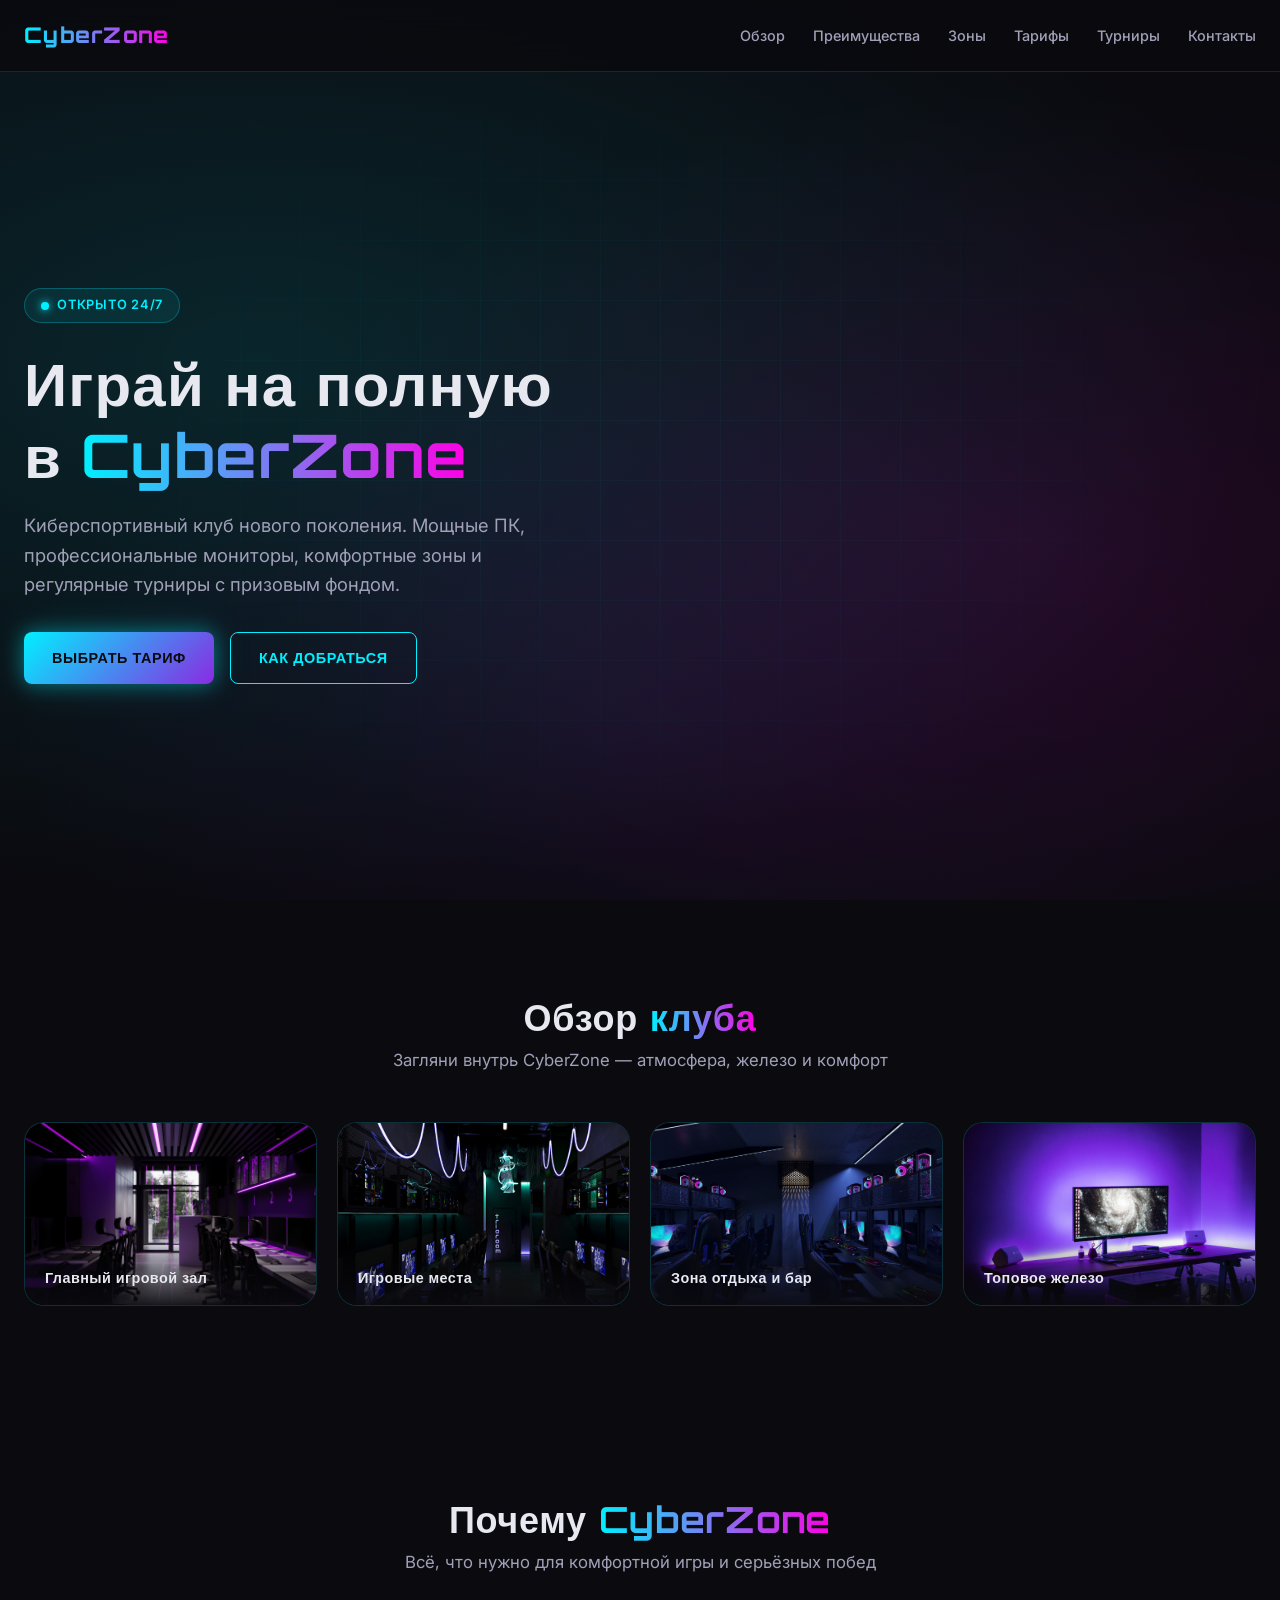
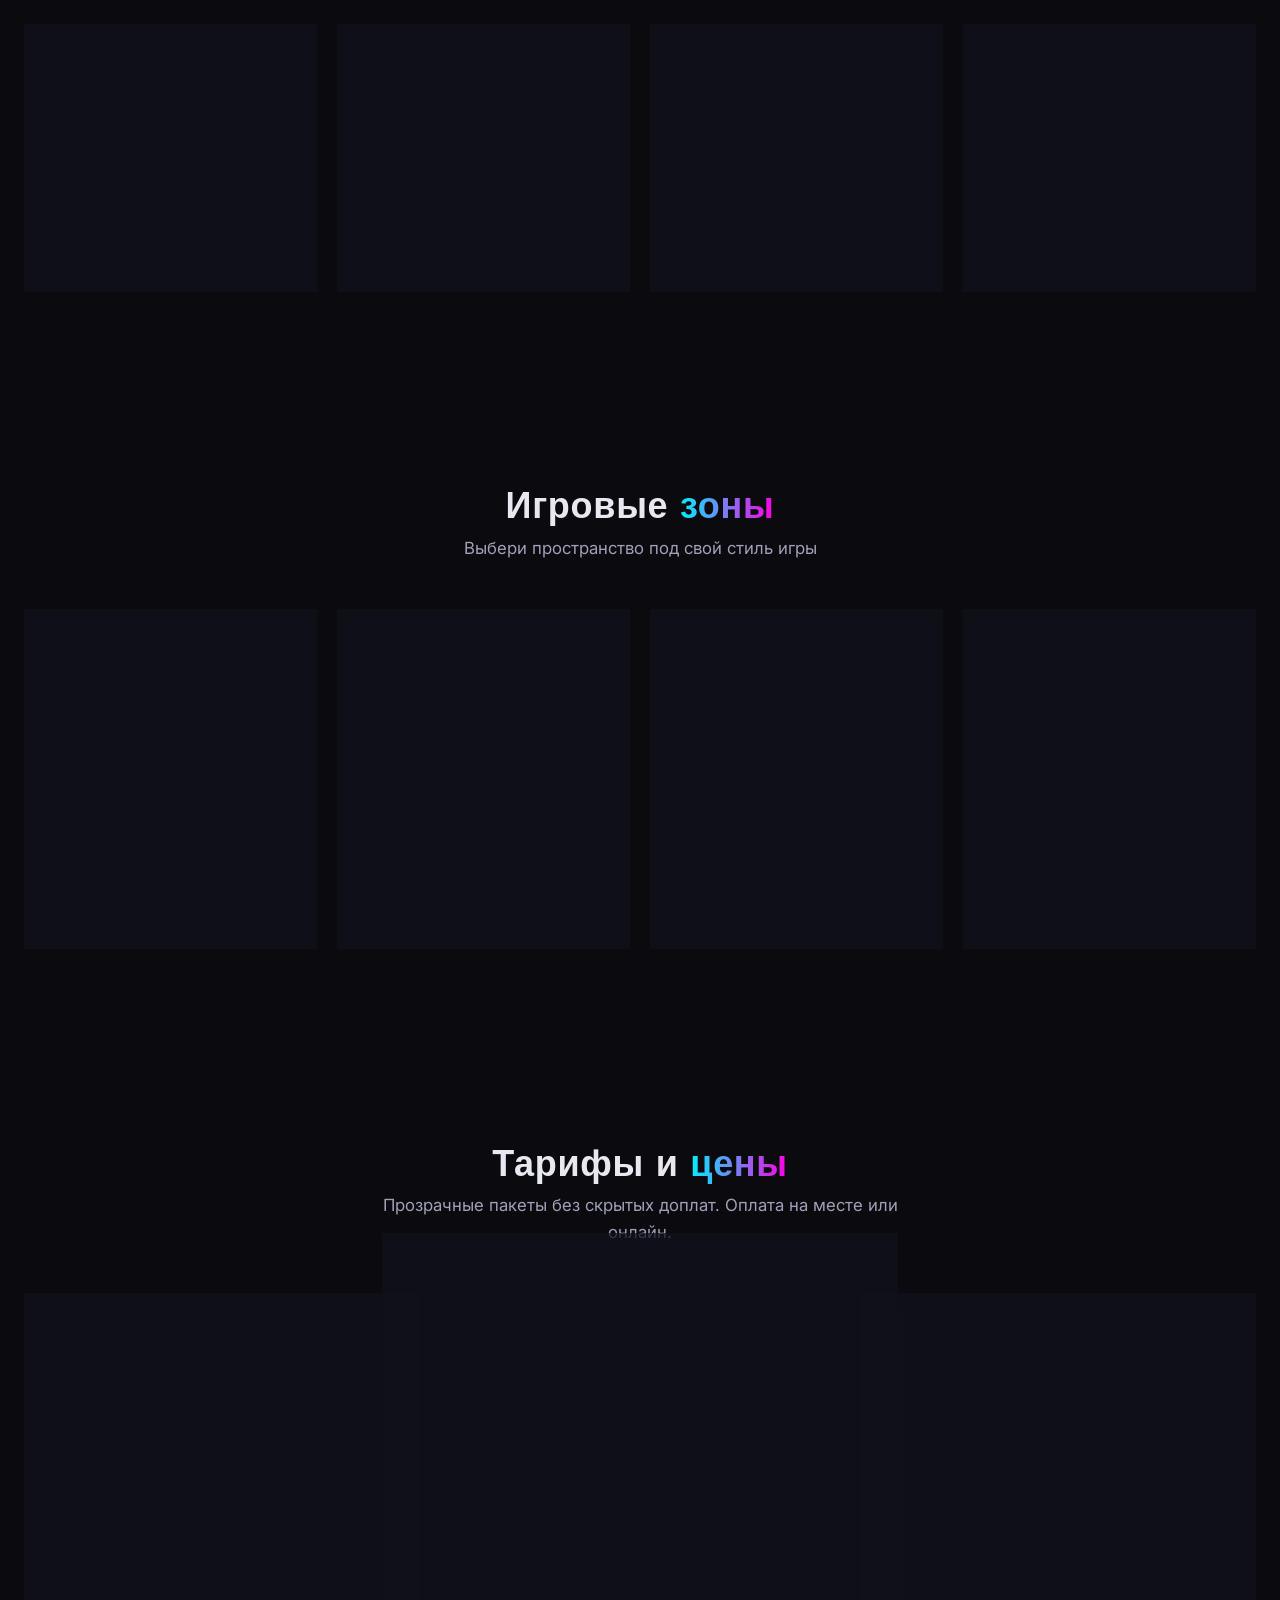
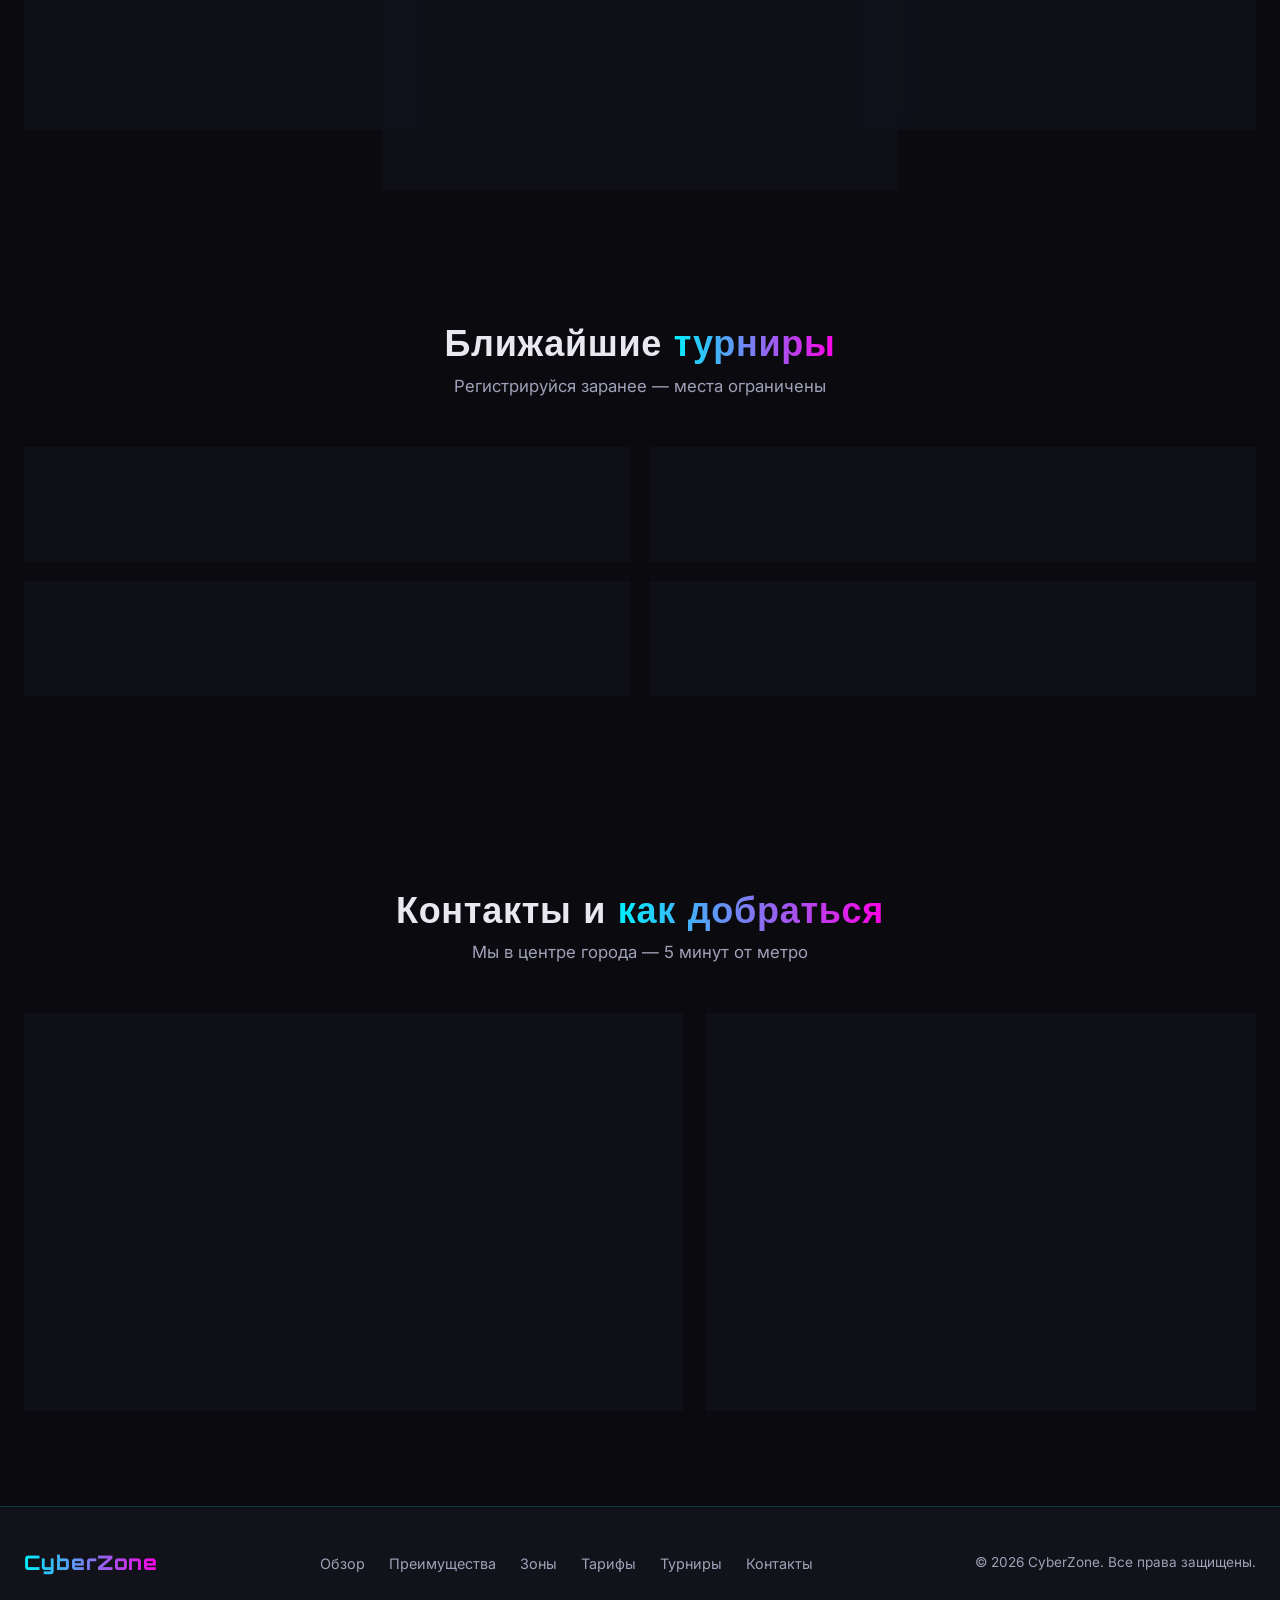
==== commit 1fe78f4d: "Добавлены фото" ====
--- a/index2.html
+++ b/index2.html
@@ -440,6 +440,60 @@
       gap: 1rem;
     }
 
+    /* ===== GALLERY / CLUB OVERVIEW ===== */
+    .gallery-grid {
+      display: grid;
+      grid-template-columns: 1fr;
+      gap: 1.25rem;
+    }
+
+    .gallery-item {
+      position: relative;
+      border-radius: var(--radius-lg);
+      overflow: hidden;
+      border: 1px solid var(--border);
+      background: var(--bg-card);
+      transition: var(--transition);
+      animation: fadeInUp 0.6s ease-out both;
+    }
+
+    .gallery-item:nth-child(1) { animation-delay: 0.05s; }
+    .gallery-item:nth-child(2) { animation-delay: 0.1s; }
+    .gallery-item:nth-child(3) { animation-delay: 0.15s; }
+    .gallery-item:nth-child(4) { animation-delay: 0.2s; }
+
+    .gallery-item:hover {
+      border-color: rgba(0, 240, 255, 0.35);
+      box-shadow: var(--glow-cyan);
+      transform: translateY(-4px);
+    }
+
+    .gallery-item img {
+      width: 100%;
+      height: 100%;
+      aspect-ratio: 16 / 10;
+      object-fit: cover;
+      transition: transform 0.5s ease;
+    }
+
+    .gallery-item:hover img {
+      transform: scale(1.05);
+    }
+
+    .gallery-caption {
+      position: absolute;
+      left: 0;
+      right: 0;
+      bottom: 0;
+      padding: 1.5rem 1.25rem 1rem;
+      background: linear-gradient(to top, rgba(10, 10, 15, 0.92), rgba(10, 10, 15, 0));
+      font-family: var(--font-head);
+      font-size: 0.9rem;
+      font-weight: 600;
+      letter-spacing: 0.03em;
+      color: var(--text);
+    }
+
     /* ===== ADVANTAGES ===== */
     .advantages-grid {
       display: grid;
@@ -882,6 +936,10 @@
 
     /* 480px */
     @media (min-width: 480px) {
+      .gallery-grid {
+        grid-template-columns: repeat(2, 1fr);
+      }
+
       .advantages-grid {
         grid-template-columns: repeat(2, 1fr);
       }
@@ -922,6 +980,10 @@
 
     /* 1024px */
     @media (min-width: 1024px) {
+      .gallery-grid {
+        grid-template-columns: repeat(4, 1fr);
+      }
+
       .advantages-grid {
         grid-template-columns: repeat(4, 1fr);
       }
@@ -952,6 +1014,7 @@
 
       <nav class="nav" aria-label="Основная навигация">
         <ul class="nav-list">
+          <li><a href="#gallery" class="nav-link">Обзор</a></li>
           <li><a href="#advantages" class="nav-link">Преимущества</a></li>
           <li><a href="#zones" class="nav-link">Зоны</a></li>
           <li><a href="#tariffs" class="nav-link">Тарифы</a></li>
@@ -977,6 +1040,7 @@
   <!-- Mobile menu -->
   <div class="mobile-menu" id="mobile-menu" role="navigation" aria-label="Мобильное меню">
     <ul class="mobile-nav-list">
+      <li><a href="#gallery" class="mobile-nav-link">Обзор</a></li>
       <li><a href="#advantages" class="mobile-nav-link">Преимущества</a></li>
       <li><a href="#zones" class="mobile-nav-link">Зоны</a></li>
       <li><a href="#tariffs" class="mobile-nav-link">Тарифы</a></li>
@@ -1012,6 +1076,36 @@
       </div>
     </section>
 
+    <!-- ===== CLUB OVERVIEW / GALLERY ===== -->
+    <section class="section" id="gallery" aria-labelledby="gallery-title">
+      <div class="container">
+        <h2 class="section-title" id="gallery-title">Обзор <span>клуба</span></h2>
+        <p class="section-subtitle">Загляни внутрь CyberZone — атмосфера, железо и комфорт</p>
+
+        <div class="gallery-grid">
+          <figure class="gallery-item">
+            <img src="images/клуб.png" alt="Общий вид главного игрового зала CyberZone" loading="lazy">
+            <figcaption class="gallery-caption">Главный игровой зал</figcaption>
+          </figure>
+
+          <figure class="gallery-item">
+            <img src="images/клуб 2.jpg" alt="Игровые места с мониторами в CyberZone" loading="lazy">
+            <figcaption class="gallery-caption">Игровые места</figcaption>
+          </figure>
+
+          <figure class="gallery-item">
+            <img src="images/клуб 3.jpg" alt="Зона отдыха и бар в CyberZone" loading="lazy">
+            <figcaption class="gallery-caption">Зона отдыха и бар</figcaption>
+          </figure>
+
+          <figure class="gallery-item">
+            <img src="images/пк.jpg" alt="Мощный игровой ПК в CyberZone" loading="lazy">
+            <figcaption class="gallery-caption">Топовое железо</figcaption>
+          </figure>
+        </div>
+      </div>
+    </section>
+
     <!-- ===== ADVANTAGES ===== -->
     <section class="section" id="advantages" aria-labelledby="advantages-title">
       <div class="container">
@@ -1386,6 +1480,7 @@
     <div class="container footer-inner">
       <div class="footer-logo">CyberZone</div>
       <nav class="footer-nav" aria-label="Навигация в подвале">
+        <a href="#gallery">Обзор</a>
         <a href="#advantages">Преимущества</a>
         <a href="#zones">Зоны</a>
         <a href="#tariffs">Тарифы</a>
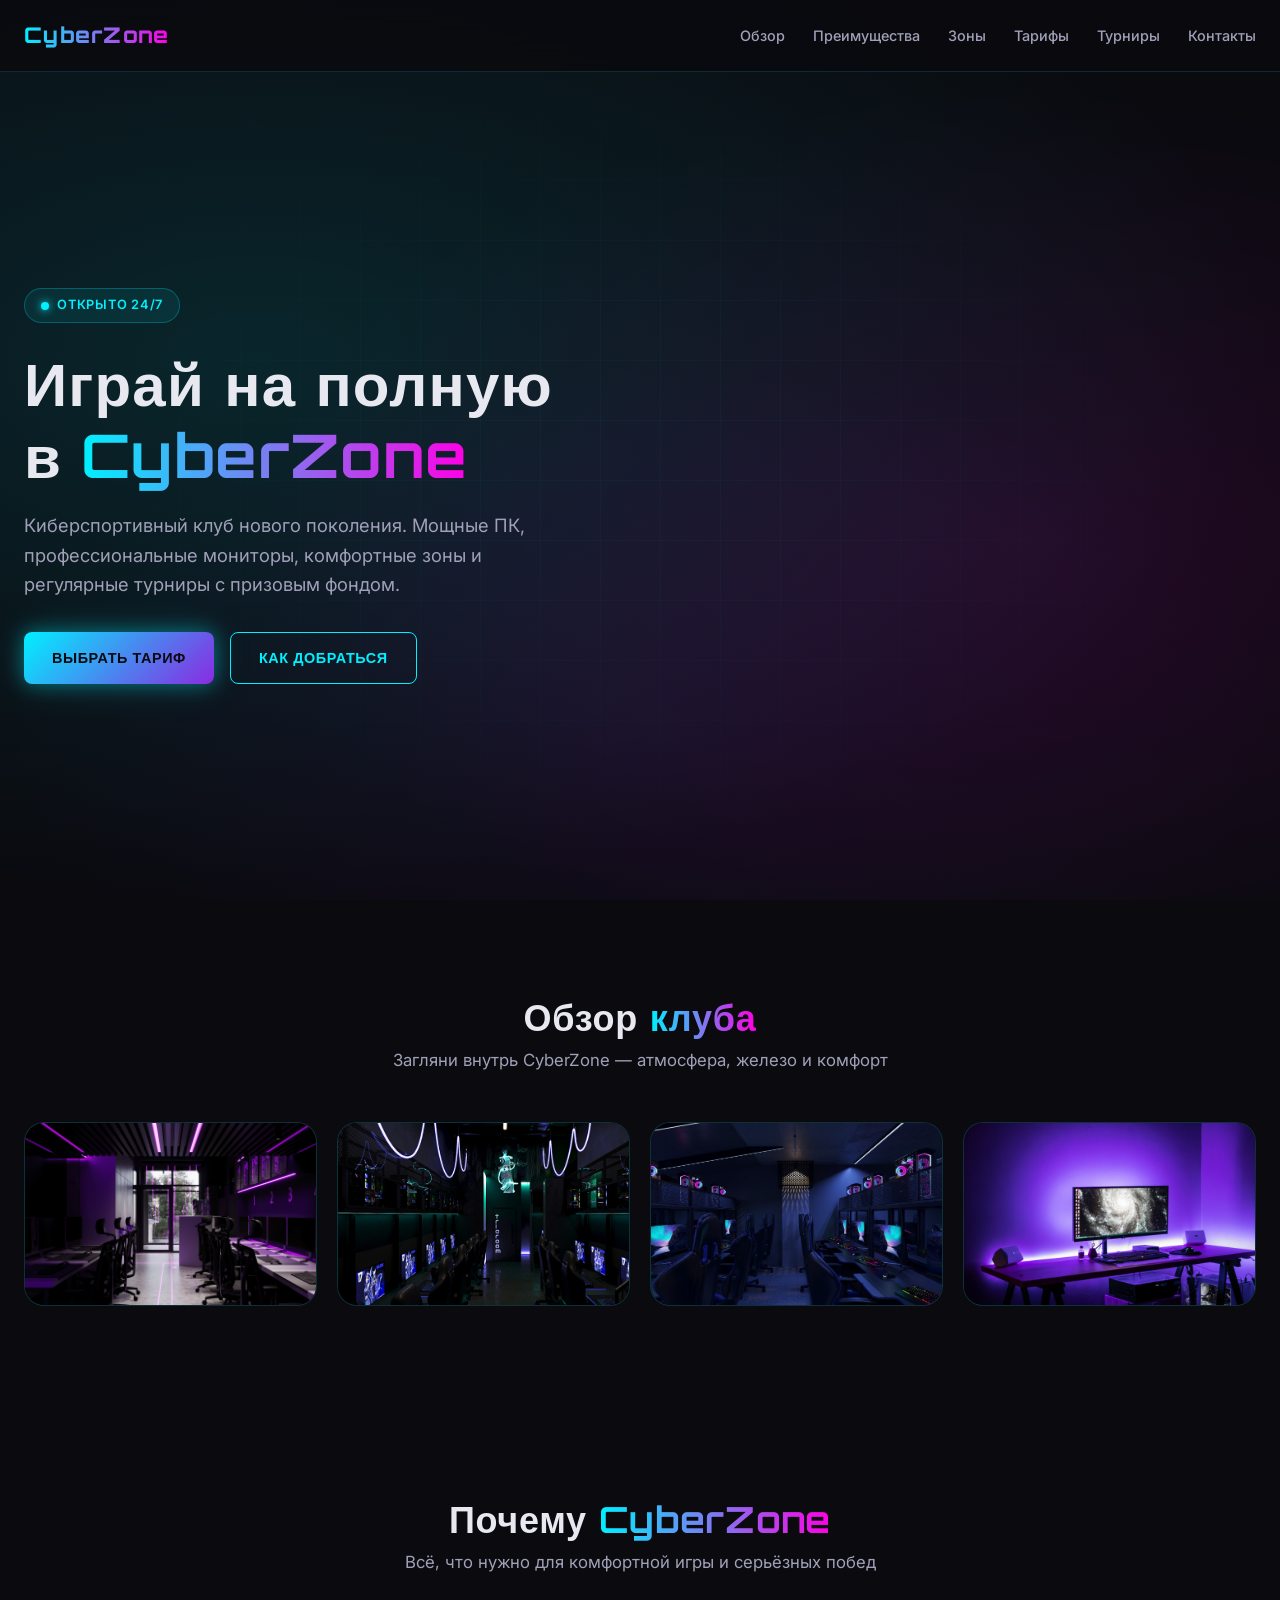
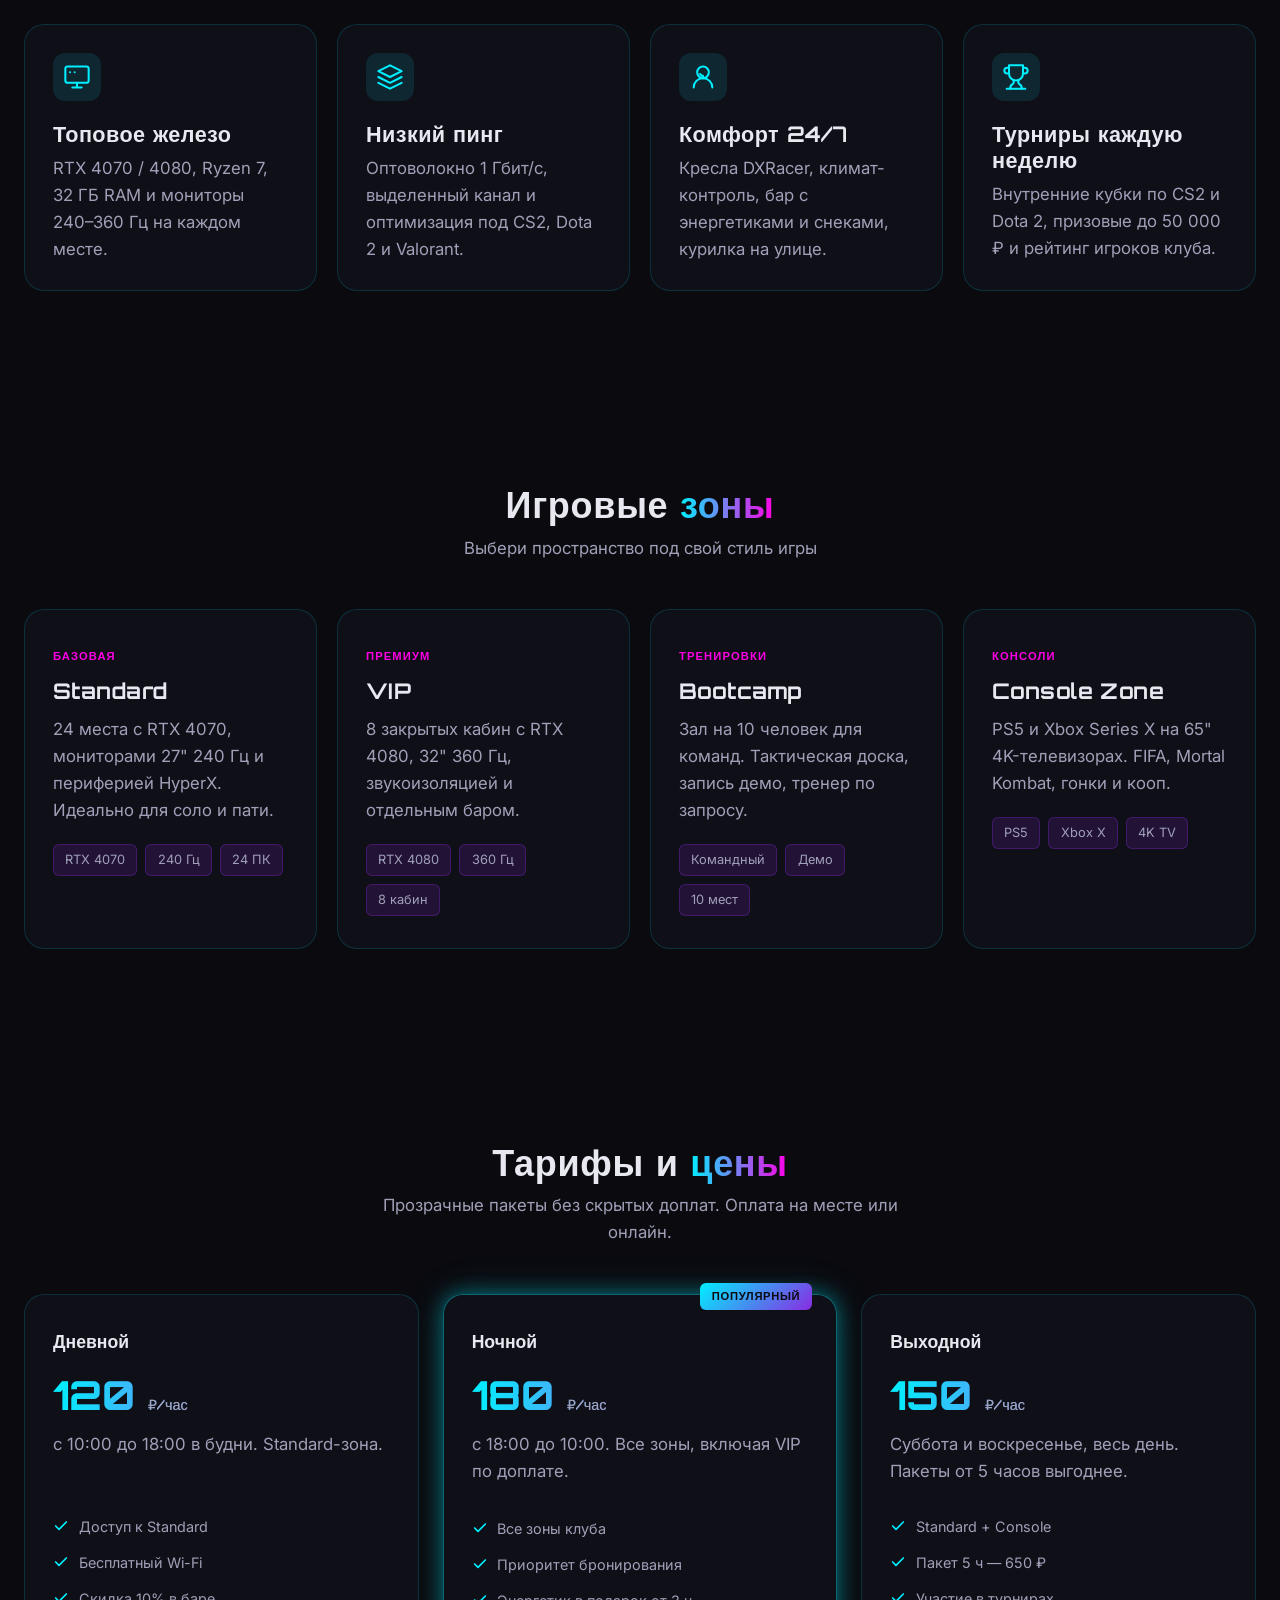
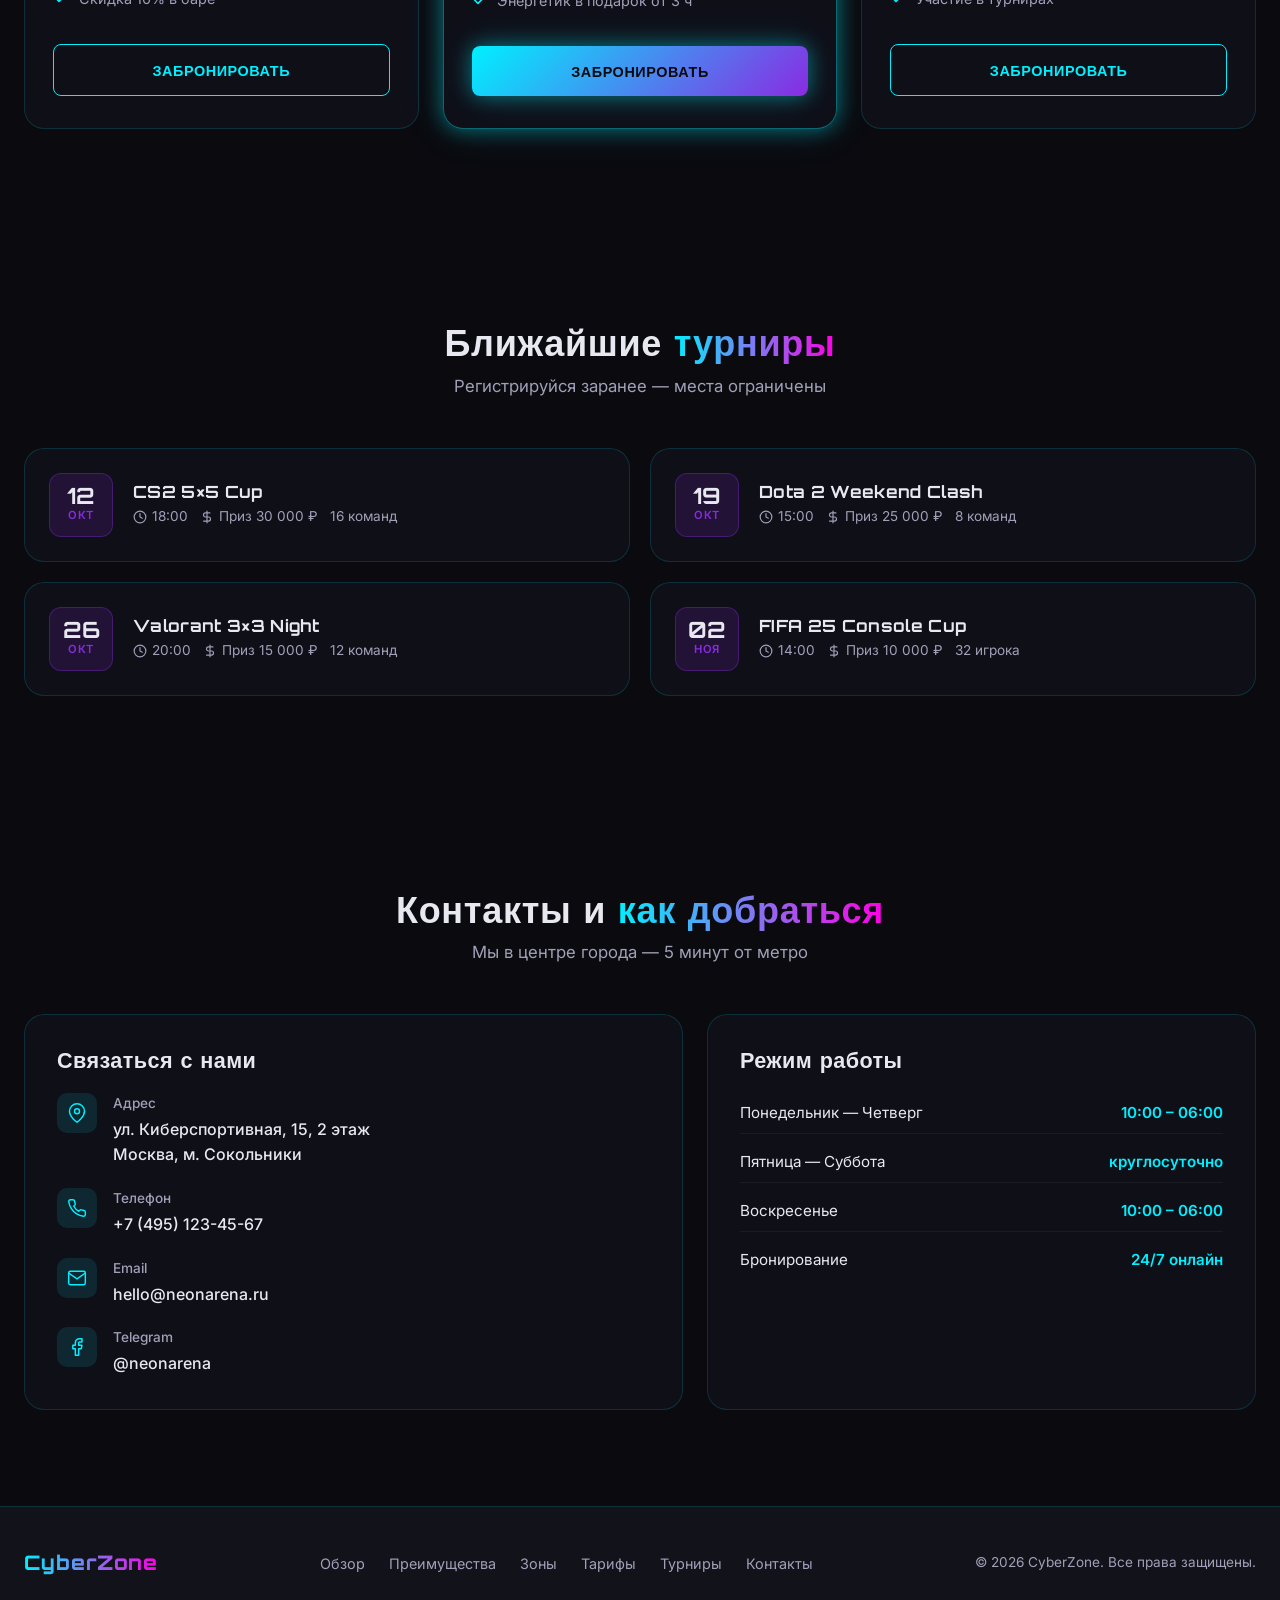
==== commit 3a639781: "Удаление подписей к фото" ====
--- a/index2.html
+++ b/index2.html
@@ -480,20 +480,6 @@
       transform: scale(1.05);
     }
 
-    .gallery-caption {
-      position: absolute;
-      left: 0;
-      right: 0;
-      bottom: 0;
-      padding: 1.5rem 1.25rem 1rem;
-      background: linear-gradient(to top, rgba(10, 10, 15, 0.92), rgba(10, 10, 15, 0));
-      font-family: var(--font-head);
-      font-size: 0.9rem;
-      font-weight: 600;
-      letter-spacing: 0.03em;
-      color: var(--text);
-    }
-
     /* ===== ADVANTAGES ===== */
     .advantages-grid {
       display: grid;
@@ -1085,22 +1071,18 @@
         <div class="gallery-grid">
           <figure class="gallery-item">
             <img src="images/клуб.png" alt="Общий вид главного игрового зала CyberZone" loading="lazy">
-            <figcaption class="gallery-caption">Главный игровой зал</figcaption>
           </figure>
 
           <figure class="gallery-item">
             <img src="images/клуб 2.jpg" alt="Игровые места с мониторами в CyberZone" loading="lazy">
-            <figcaption class="gallery-caption">Игровые места</figcaption>
           </figure>
 
           <figure class="gallery-item">
             <img src="images/клуб 3.jpg" alt="Зона отдыха и бар в CyberZone" loading="lazy">
-            <figcaption class="gallery-caption">Зона отдыха и бар</figcaption>
           </figure>
 
           <figure class="gallery-item">
             <img src="images/пк.jpg" alt="Мощный игровой ПК в CyberZone" loading="lazy">
-            <figcaption class="gallery-caption">Топовое железо</figcaption>
           </figure>
         </div>
       </div>
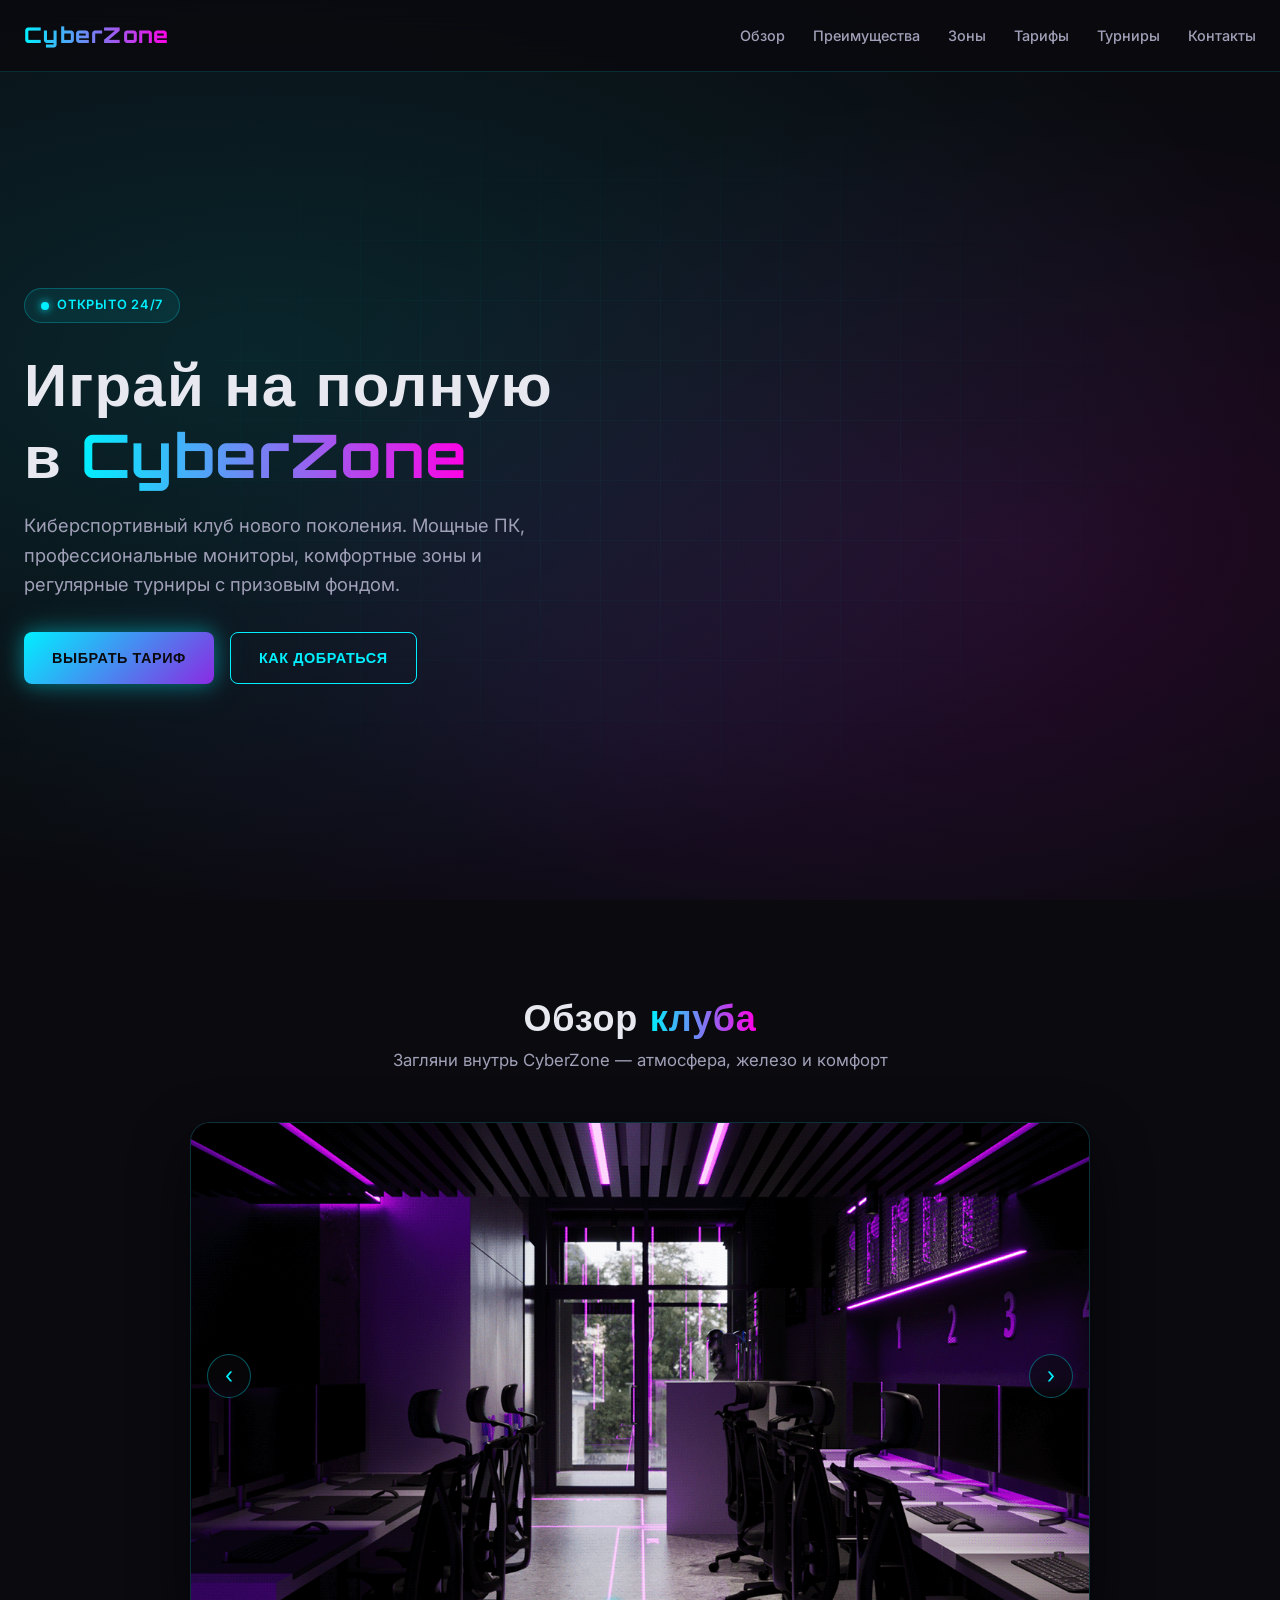
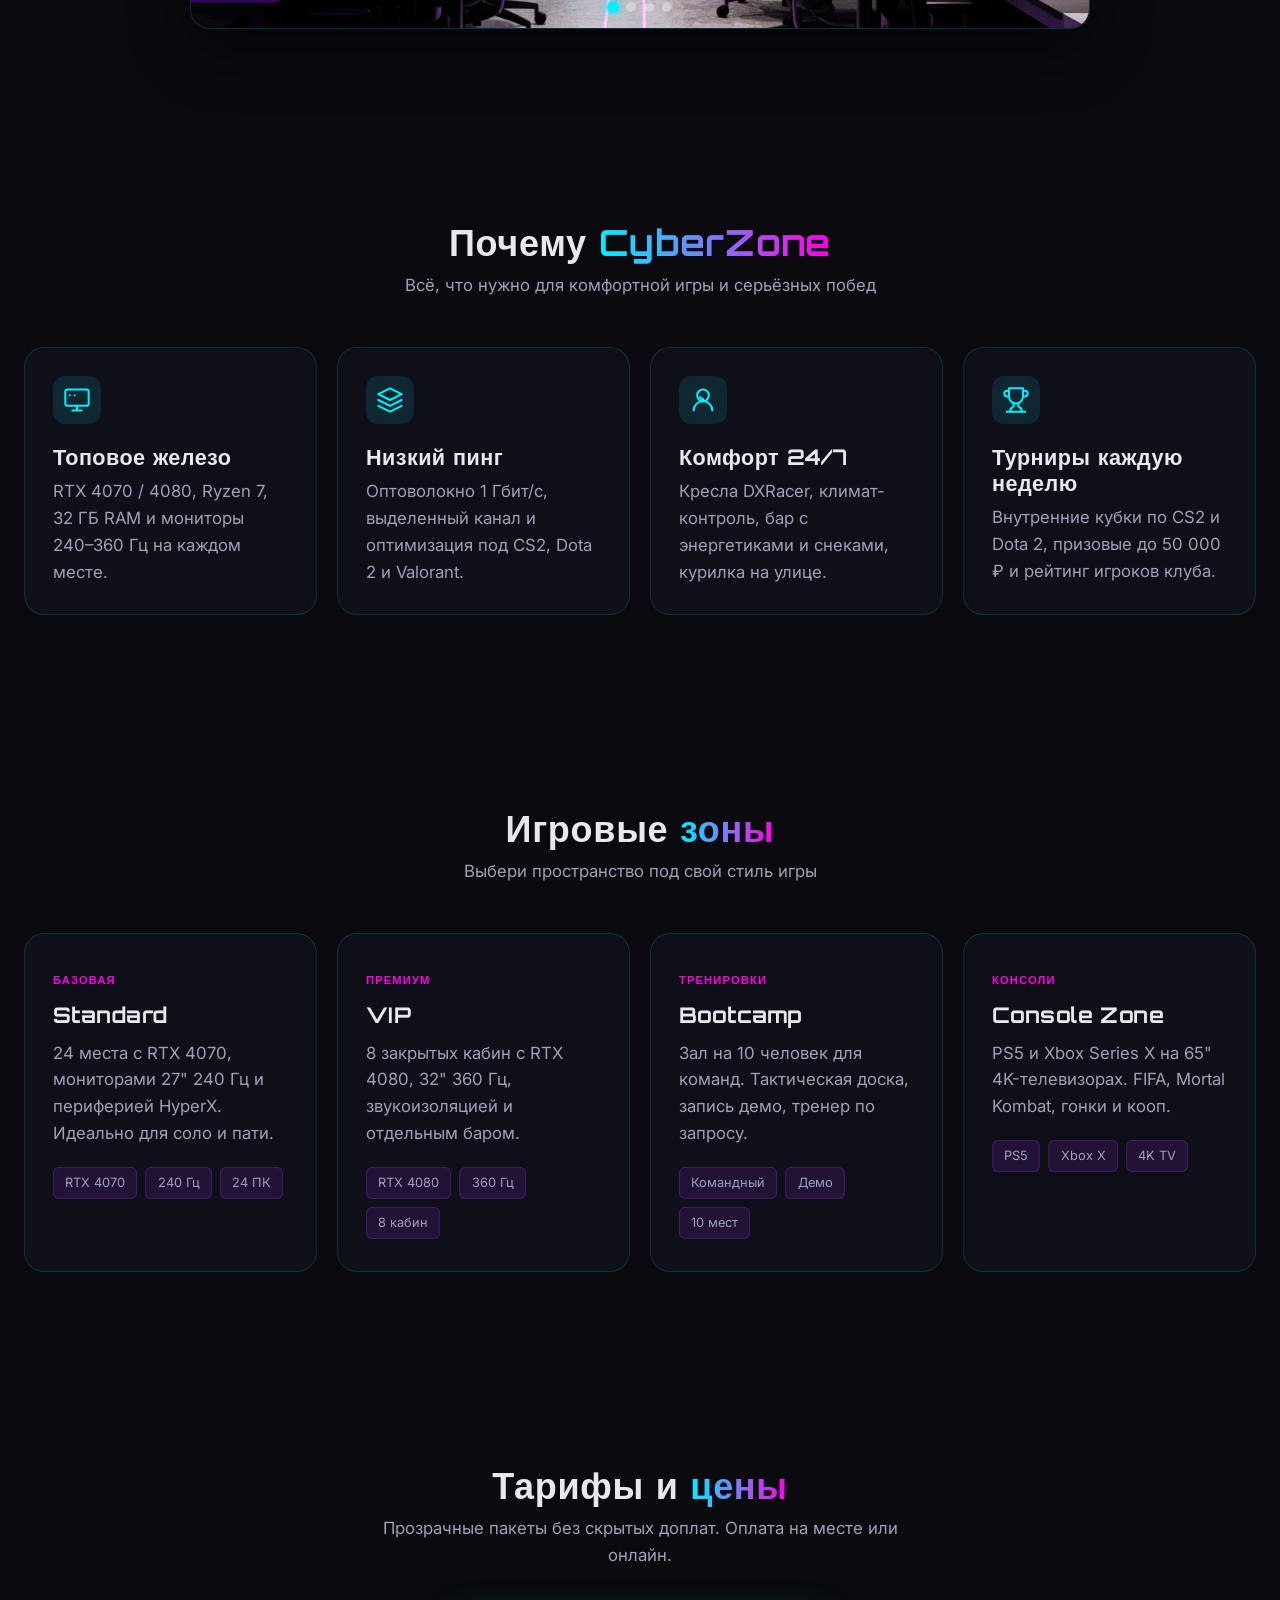
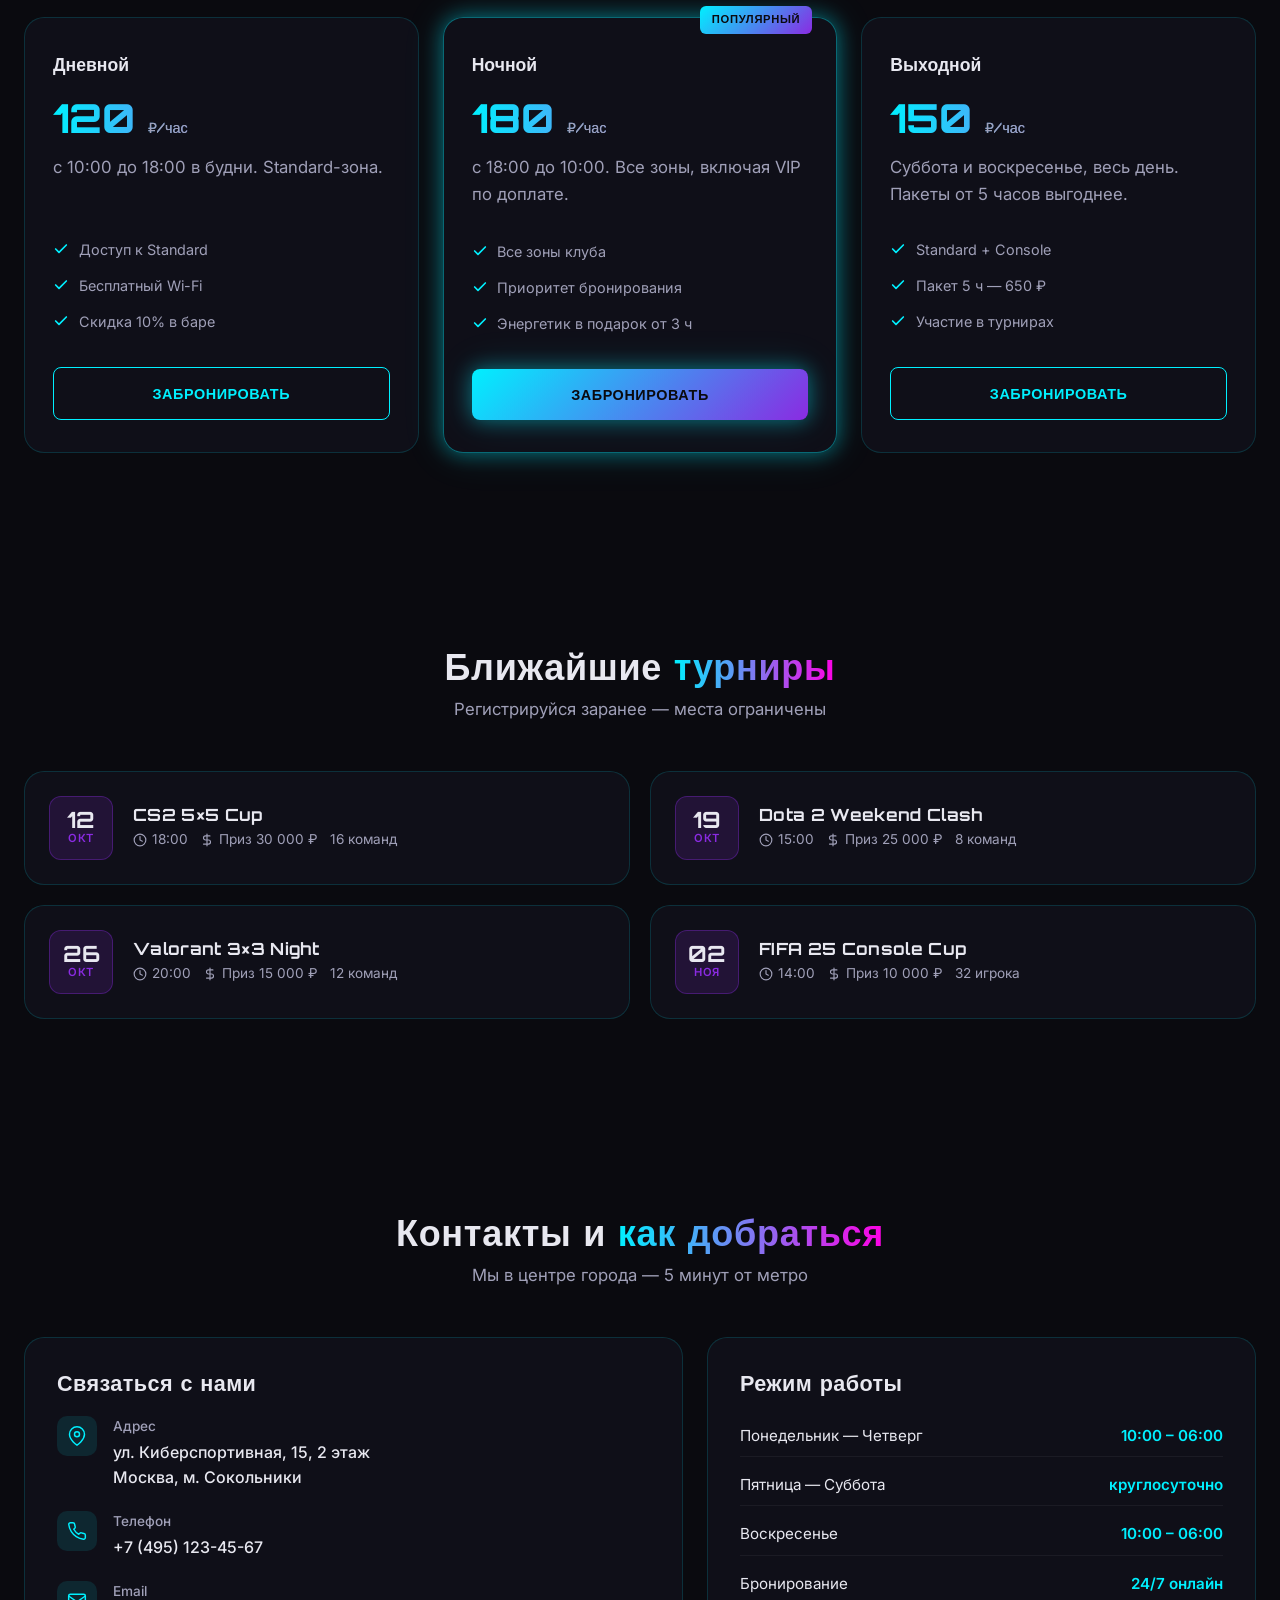
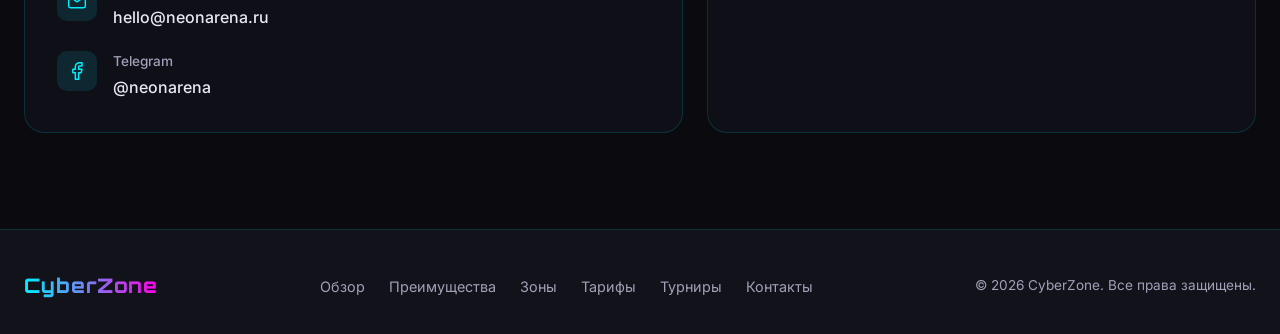
==== commit 7e9aab68: "Внесены крайние изменения" ====
--- a/index2.html
+++ b/index2.html
@@ -440,44 +440,91 @@
       gap: 1rem;
     }
 
-    /* ===== GALLERY / CLUB OVERVIEW ===== */
-    .gallery-grid {
-      display: grid;
-      grid-template-columns: 1fr;
-      gap: 1.25rem;
-    }
-
-    .gallery-item {
+    /* ===== GALLERY / CLUB OVERVIEW (CAROUSEL) ===== */
+    .carousel {
       position: relative;
+      max-width: 900px;
+      margin-inline: auto;
       border-radius: var(--radius-lg);
-      overflow: hidden;
       border: 1px solid var(--border);
       background: var(--bg-card);
+      overflow: hidden;
+      box-shadow: 0 20px 60px rgba(0, 0, 0, 0.45);
+    }
+
+    .carousel-track {
+      display: flex;
+      transition: transform 0.5s cubic-bezier(0.4, 0, 0.2, 1);
+      will-change: transform;
+    }
+
+    .carousel-slide {
+      flex: 0 0 100%;
+      min-width: 100%;
+      position: relative;
+    }
+
+    .carousel-slide img {
+      width: 100%;
+      aspect-ratio: 16 / 9;
+      object-fit: cover;
+      display: block;
+    }
+
+    .carousel-btn {
+      position: absolute;
+      top: 50%;
+      transform: translateY(-50%);
+      z-index: 2;
+      width: 44px;
+      height: 44px;
+      display: flex;
+      align-items: center;
+      justify-content: center;
+      border-radius: 50%;
+      background: rgba(10, 10, 15, 0.6);
+      border: 1px solid rgba(0, 240, 255, 0.35);
+      color: var(--cyan);
+      font-size: 1.4rem;
+      line-height: 1;
+      backdrop-filter: blur(8px);
+      -webkit-backdrop-filter: blur(8px);
       transition: var(--transition);
-      animation: fadeInUp 0.6s ease-out both;
-    }
-
-    .gallery-item:nth-child(1) { animation-delay: 0.05s; }
-    .gallery-item:nth-child(2) { animation-delay: 0.1s; }
-    .gallery-item:nth-child(3) { animation-delay: 0.15s; }
-    .gallery-item:nth-child(4) { animation-delay: 0.2s; }
-
-    .gallery-item:hover {
-      border-color: rgba(0, 240, 255, 0.35);
+    }
+
+    .carousel-btn:hover {
+      background: rgba(0, 240, 255, 0.15);
       box-shadow: var(--glow-cyan);
-      transform: translateY(-4px);
-    }
-
-    .gallery-item img {
-      width: 100%;
-      height: 100%;
-      aspect-ratio: 16 / 10;
-      object-fit: cover;
-      transition: transform 0.5s ease;
-    }
-
-    .gallery-item:hover img {
-      transform: scale(1.05);
+    }
+
+    .carousel-prev { left: 1rem; }
+    .carousel-next { right: 1rem; }
+
+    .carousel-dots {
+      position: absolute;
+      left: 0;
+      right: 0;
+      bottom: 1rem;
+      z-index: 2;
+      display: flex;
+      justify-content: center;
+      gap: 0.5rem;
+    }
+
+    .carousel-dot {
+      width: 10px;
+      height: 10px;
+      border-radius: 50%;
+      background: rgba(255, 255, 255, 0.35);
+      border: none;
+      padding: 0;
+      transition: var(--transition);
+    }
+
+    .carousel-dot.is-active {
+      background: var(--cyan);
+      box-shadow: 0 0 8px var(--cyan);
+      transform: scale(1.2);
     }
 
     /* ===== ADVANTAGES ===== */
@@ -922,10 +969,6 @@
 
     /* 480px */
     @media (min-width: 480px) {
-      .gallery-grid {
-        grid-template-columns: repeat(2, 1fr);
-      }
-
       .advantages-grid {
         grid-template-columns: repeat(2, 1fr);
       }
@@ -966,10 +1009,6 @@
 
     /* 1024px */
     @media (min-width: 1024px) {
-      .gallery-grid {
-        grid-template-columns: repeat(4, 1fr);
-      }
-
       .advantages-grid {
         grid-template-columns: repeat(4, 1fr);
       }
@@ -1068,22 +1107,29 @@
         <h2 class="section-title" id="gallery-title">Обзор <span>клуба</span></h2>
         <p class="section-subtitle">Загляни внутрь CyberZone — атмосфера, железо и комфорт</p>
 
-        <div class="gallery-grid">
-          <figure class="gallery-item">
-            <img src="images/клуб.png" alt="Общий вид главного игрового зала CyberZone" loading="lazy">
-          </figure>
-
-          <figure class="gallery-item">
-            <img src="images/клуб 2.jpg" alt="Игровые места с мониторами в CyberZone" loading="lazy">
-          </figure>
-
-          <figure class="gallery-item">
-            <img src="images/клуб 3.jpg" alt="Зона отдыха и бар в CyberZone" loading="lazy">
-          </figure>
-
-          <figure class="gallery-item">
-            <img src="images/пк.jpg" alt="Мощный игровой ПК в CyberZone" loading="lazy">
-          </figure>
+        <div class="carousel" id="club-carousel" tabindex="0" aria-roledescription="carousel" aria-label="Фотографии клуба">
+          <div class="carousel-track" id="carousel-track">
+            <figure class="carousel-slide">
+              <img src="images/клуб.png" alt="Общий вид главного игрового зала CyberZone" loading="lazy">
+            </figure>
+
+            <figure class="carousel-slide">
+              <img src="images/клуб 2.jpg" alt="Игровые места с мониторами в CyberZone" loading="lazy">
+            </figure>
+
+            <figure class="carousel-slide">
+              <img src="images/клуб 3.jpg" alt="Зона отдыха и бар в CyberZone" loading="lazy">
+            </figure>
+
+            <figure class="carousel-slide">
+              <img src="images/пк.jpg" alt="Мощный игровой ПК в CyberZone" loading="lazy">
+            </figure>
+          </div>
+
+          <button class="carousel-btn carousel-prev" id="carousel-prev" type="button" aria-label="Предыдущее фото">&#8249;</button>
+          <button class="carousel-btn carousel-next" id="carousel-next" type="button" aria-label="Следующее фото">&#8250;</button>
+
+          <div class="carousel-dots" id="carousel-dots" role="tablist" aria-label="Выбор фото"></div>
         </div>
       </div>
     </section>
@@ -1559,5 +1605,80 @@
       }
     })();
   </script>
+
+  <!-- ===== CAROUSEL JS ===== -->
+  <script>
+    (function () {
+      var carousel = document.getElementById('club-carousel');
+      if (!carousel) return;
+
+      var track = document.getElementById('carousel-track');
+      var prevBtn = document.getElementById('carousel-prev');
+      var nextBtn = document.getElementById('carousel-next');
+      var dotsWrap = document.getElementById('carousel-dots');
+      var slides = Array.prototype.slice.call(track.children);
+      var index = 0;
+      var timer = null;
+      var startX = 0;
+
+      // Build dots
+      slides.forEach(function (_, i) {
+        var dot = document.createElement('button');
+        dot.className = 'carousel-dot';
+        dot.setAttribute('type', 'button');
+        dot.setAttribute('aria-label', 'Фото ' + (i + 1));
+        dot.addEventListener('click', function () { goTo(i); restart(); });
+        dotsWrap.appendChild(dot);
+      });
+      var dots = Array.prototype.slice.call(dotsWrap.children);
+
+      function goTo(i) {
+        index = (i + slides.length) % slides.length;
+        track.style.transform = 'translateX(-' + index * 100 + '%)';
+        dots.forEach(function (d, di) {
+          d.classList.toggle('is-active', di === index);
+        });
+      }
+
+      function next() { goTo(index + 1); }
+      function prev() { goTo(index - 1); }
+
+      function restart() {
+        if (timer) clearInterval(timer);
+        timer = setInterval(next, 4000);
+      }
+
+      prevBtn.addEventListener('click', function () { prev(); restart(); });
+      nextBtn.addEventListener('click', function () { next(); restart(); });
+
+      // Keyboard arrows
+      carousel.addEventListener('keydown', function (e) {
+        if (e.key === 'ArrowLeft') { prev(); restart(); }
+        if (e.key === 'ArrowRight') { next(); restart(); }
+      });
+
+      // Touch swipe
+      carousel.addEventListener('touchstart', function (e) {
+        startX = e.touches[0].clientX;
+      }, { passive: true });
+
+      carousel.addEventListener('touchend', function (e) {
+        var dx = e.changedTouches[0].clientX - startX;
+        if (Math.abs(dx) > 40) {
+          if (dx < 0) next(); else prev();
+          restart();
+        }
+      }, { passive: true });
+
+      // Pause autoplay on hover / focus
+      carousel.addEventListener('mouseenter', function () { if (timer) clearInterval(timer); });
+      carousel.addEventListener('mouseleave', restart);
+      carousel.addEventListener('focusin', function () { if (timer) clearInterval(timer); });
+      carousel.addEventListener('focusout', restart);
+
+      goTo(0);
+      restart();
+    })();
+  </script>
 </body>
 </html>
